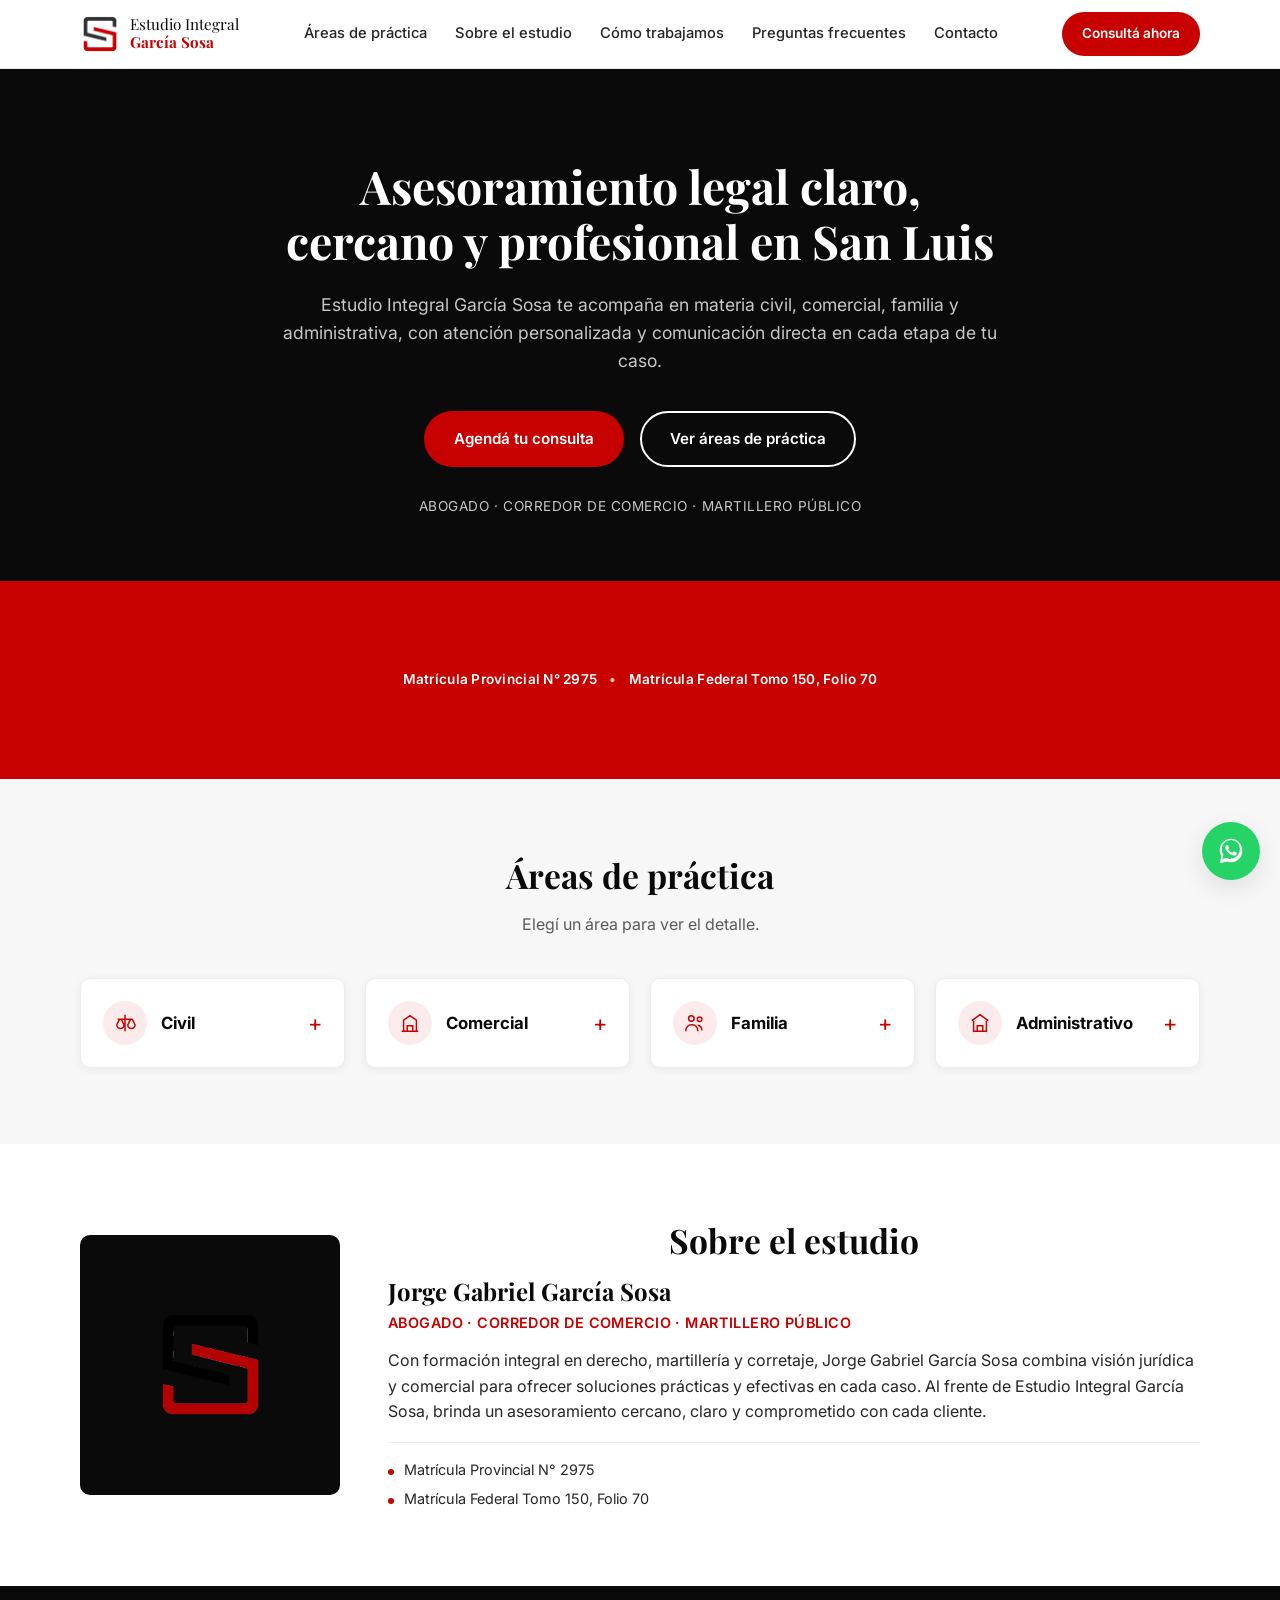
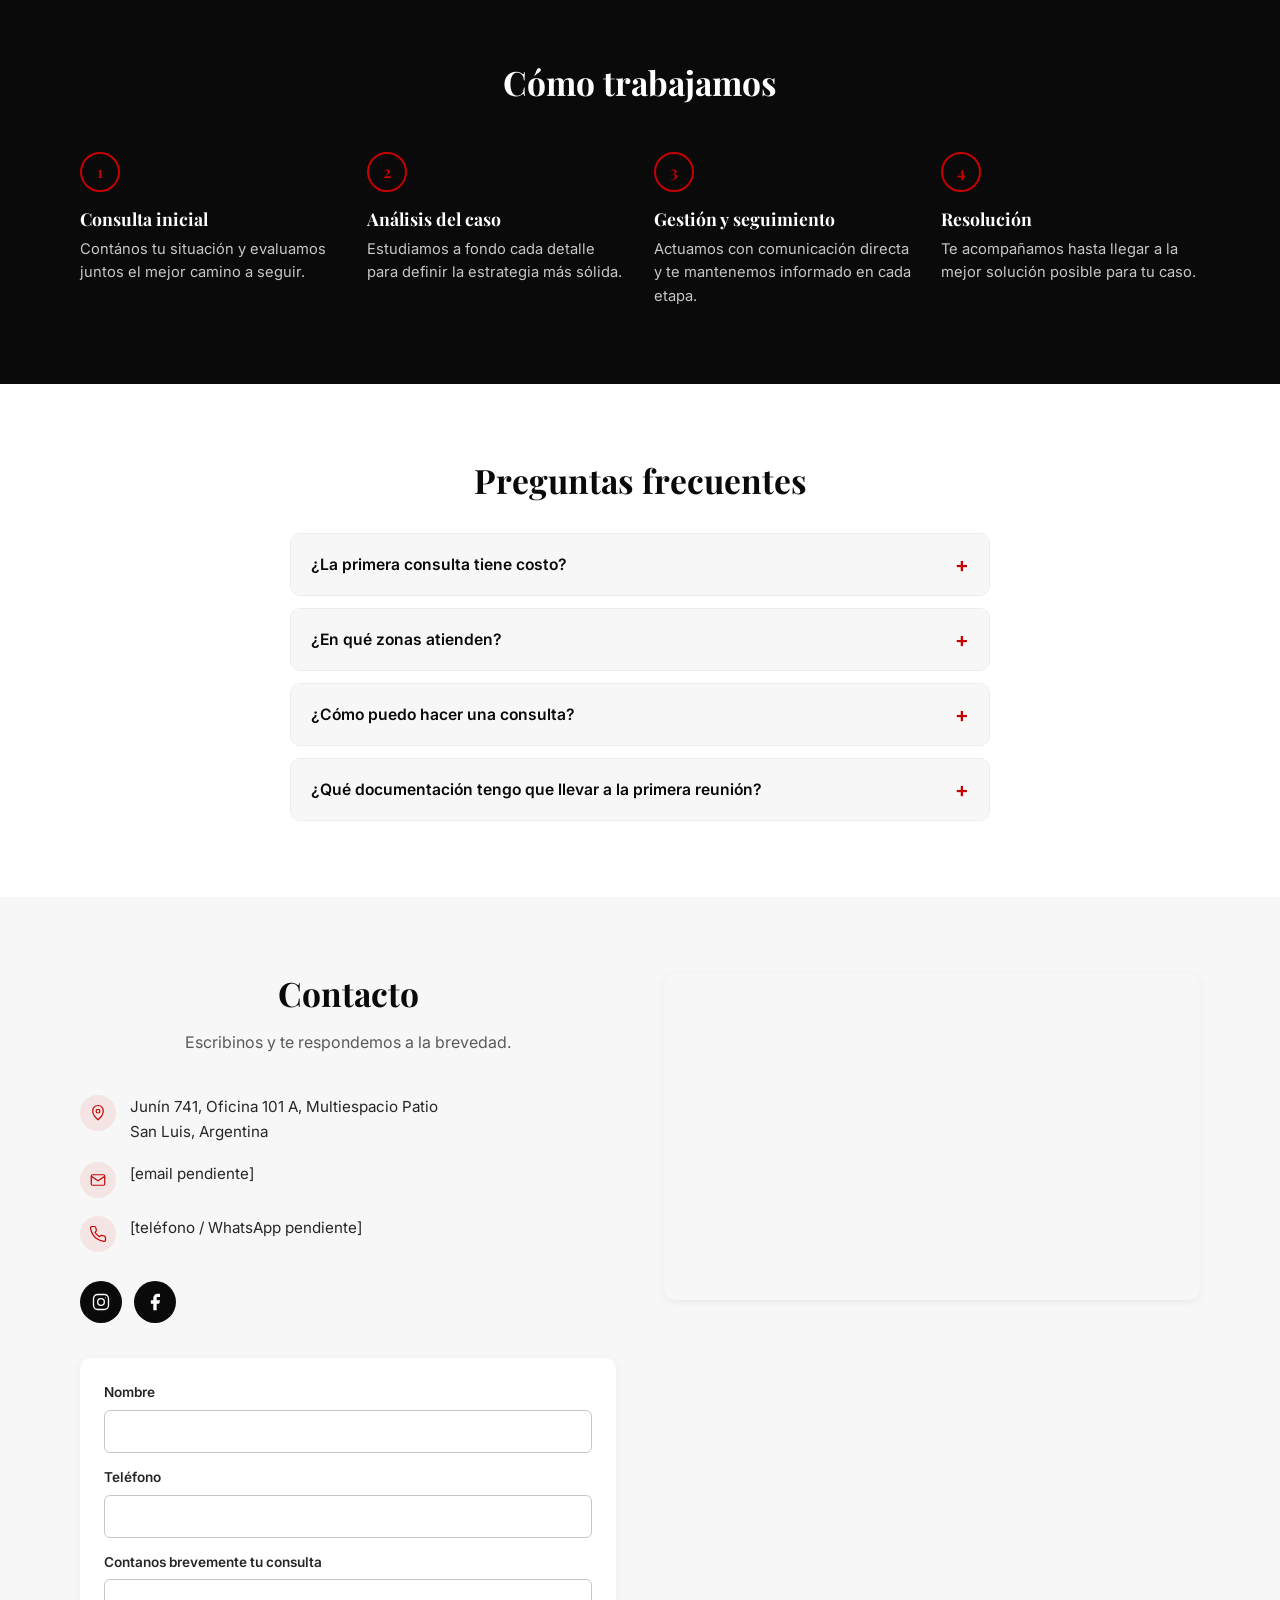
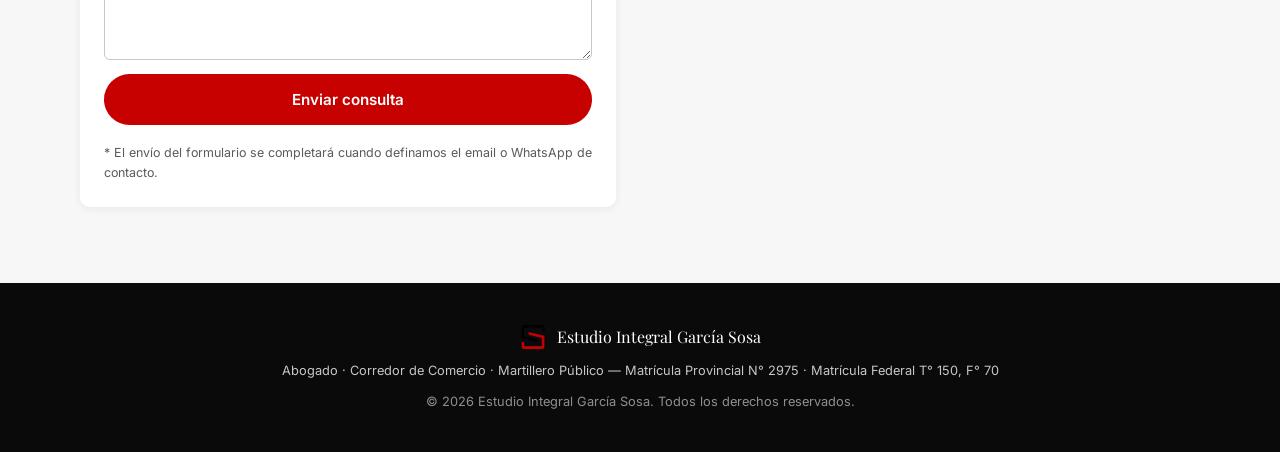
==== index.html @ 017de5d3 "Build one-page site and recolor logo mark to pure black - Recolor the light-background logo/icon var" ====
<!DOCTYPE html>
<html lang="es-AR">
<head>
<meta charset="UTF-8">
<meta name="viewport" content="width=device-width, initial-scale=1.0">
<title>Estudio Integral García Sosa | Abogado en San Luis</title>
<meta name="description" content="Estudio Integral García Sosa — asesoramiento legal en derecho civil, comercial, familia y administrativo en San Luis, Argentina.">
<link rel="icon" type="image/png" sizes="32x32" href="assets/logo/favicon-32.png">
<link rel="icon" type="image/png" sizes="192x192" href="assets/logo/favicon-192.png">
<link rel="apple-touch-icon" href="assets/logo/favicon-192.png">
<link rel="preconnect" href="https://fonts.googleapis.com">
<link rel="preconnect" href="https://fonts.gstatic.com" crossorigin>
<link href="https://fonts.googleapis.com/css2?family=Playfair+Display:wght@600;700&family=Inter:wght@400;500;600;700&display=swap" rel="stylesheet">
<link rel="stylesheet" href="css/styles.css">
</head>
<body>

<a class="skip-link" href="#contenido">Saltar al contenido</a>

<!-- ===== HEADER ===== -->
<header class="site-header" id="inicio">
  <div class="container header-inner">
    <a href="#inicio" class="brand">
      <img src="assets/logo/isotipo-oscuro.png" alt="" class="brand-mark" width="40" height="40">
      <span class="brand-name">Estudio Integral<br><strong>García Sosa</strong></span>
    </a>

    <nav class="main-nav" id="mainNav">
      <a href="#areas">Áreas de práctica</a>
      <a href="#estudio">Sobre el estudio</a>
      <a href="#proceso">Cómo trabajamos</a>
      <a href="#faq">Preguntas frecuentes</a>
      <a href="#contacto">Contacto</a>
    </nav>

    <div class="header-actions">
      <a href="#contacto" class="btn btn-primary btn-sm">Consultá ahora</a>
      <button class="nav-toggle" id="navToggle" aria-label="Abrir menú" aria-expanded="false" aria-controls="mainNav">
        <span></span><span></span><span></span>
      </button>
    </div>
  </div>
</header>

<main id="contenido">

  <!-- ===== HERO ===== -->
  <section class="hero">
    <div class="container hero-inner">
      <h1>Asesoramiento legal claro, cercano y profesional en San Luis</h1>
      <p class="hero-lead">Estudio Integral García Sosa te acompaña en materia civil, comercial, familia y administrativa, con atención personalizada y comunicación directa en cada etapa de tu caso.</p>
      <div class="hero-cta">
        <a href="#contacto" class="btn btn-primary">Agendá tu consulta</a>
        <a href="#areas" class="btn btn-outline">Ver áreas de práctica</a>
      </div>
      <p class="hero-credentials">Abogado &middot; Corredor de Comercio &middot; Martillero Público</p>
    </div>
  </section>

  <!-- ===== CREDENTIAL STRIP ===== -->
  <section class="credential-strip" aria-label="Matrículas profesionales">
    <div class="container credential-strip-inner">
      <span>Matrícula Provincial N&deg; 2975</span>
      <span class="dot" aria-hidden="true">&bull;</span>
      <span>Matrícula Federal Tomo 150, Folio 70</span>
    </div>
  </section>

  <!-- ===== ÁREAS DE PRÁCTICA ===== -->
  <section class="areas" id="areas">
    <div class="container">
      <h2 class="section-title">Áreas de práctica</h2>
      <p class="section-lead">Elegí un área para ver el detalle.</p>

      <div class="areas-grid">

        <article class="area-card" data-area="civil">
          <button class="area-toggle" aria-expanded="false">
            <span class="area-icon" aria-hidden="true">
              <svg viewBox="0 0 24 24" fill="none" stroke="currentColor" stroke-width="1.6"><path d="M12 3v18M4 8h16M6 8l-3 6a4 4 0 0 0 8 0l-3-6M18 8l-3 6a4 4 0 0 0 8 0l-3-6"/></svg>
            </span>
            <span class="area-name">Civil</span>
            <span class="area-plus" aria-hidden="true">+</span>
          </button>
          <div class="area-detail">
            <p>Contratos, daños y perjuicios, sucesiones, derechos reales y todo conflicto entre particulares que requiera una solución jurídica sólida.</p>
          </div>
        </article>

        <article class="area-card" data-area="comercial">
          <button class="area-toggle" aria-expanded="false">
            <span class="area-icon" aria-hidden="true">
              <svg viewBox="0 0 24 24" fill="none" stroke="currentColor" stroke-width="1.6"><path d="M3 21h18M5 21V9l7-5 7 5v12M9 21v-6h6v6"/></svg>
            </span>
            <span class="area-name">Comercial</span>
            <span class="area-plus" aria-hidden="true">+</span>
          </button>
          <div class="area-detail">
            <p>Constitución de sociedades, contratos comerciales, concursos y quiebras, y asesoramiento legal integral para tu empresa o emprendimiento.</p>
          </div>
        </article>

        <article class="area-card" data-area="familia">
          <button class="area-toggle" aria-expanded="false">
            <span class="area-icon" aria-hidden="true">
              <svg viewBox="0 0 24 24" fill="none" stroke="currentColor" stroke-width="1.6"><circle cx="8" cy="7" r="3"/><circle cx="17" cy="8" r="2.5"/><path d="M2 21v-1a6 6 0 0 1 6-6h1a6 6 0 0 1 6 6v1M15 14.5a5 5 0 0 1 4.5 5.5"/></svg>
            </span>
            <span class="area-name">Familia</span>
            <span class="area-plus" aria-hidden="true">+</span>
          </button>
          <div class="area-detail">
            <p>Divorcios, alimentos, régimen de comunicación, adopciones y protección de derechos de cada integrante de la familia.</p>
          </div>
        </article>

        <article class="area-card" data-area="administrativo">
          <button class="area-toggle" aria-expanded="false">
            <span class="area-icon" aria-hidden="true">
              <svg viewBox="0 0 24 24" fill="none" stroke="currentColor" stroke-width="1.6"><path d="M3 9.5 12 3l9 6.5M5 9.5V21h14V9.5M9 21v-6h6v6"/></svg>
            </span>
            <span class="area-name">Administrativo</span>
            <span class="area-plus" aria-hidden="true">+</span>
          </button>
          <div class="area-detail">
            <p>Trámites ante organismos públicos, reclamos administrativos, licitaciones y todo tipo de gestión frente al Estado.</p>
          </div>
        </article>

      </div>
    </div>
  </section>

  <!-- ===== SOBRE EL ESTUDIO ===== -->
  <section class="about" id="estudio">
    <div class="container about-inner">
      <div class="about-photo" aria-hidden="true">
        <div class="photo-placeholder">
          <img src="assets/logo/isotipo-claro.png" alt="" class="photo-placeholder-mark">
        </div>
      </div>
      <div class="about-text">
        <h2 class="section-title">Sobre el estudio</h2>
        <h3 class="about-name">Jorge Gabriel García Sosa</h3>
        <p class="about-role">Abogado &middot; Corredor de Comercio &middot; Martillero Público</p>
        <p>Con formación integral en derecho, martillería y corretaje, Jorge Gabriel García Sosa combina visión jurídica y comercial para ofrecer soluciones prácticas y efectivas en cada caso. Al frente de Estudio Integral García Sosa, brinda un asesoramiento cercano, claro y comprometido con cada cliente.</p>
        <ul class="about-credentials">
          <li>Matrícula Provincial N&deg; 2975</li>
          <li>Matrícula Federal Tomo 150, Folio 70</li>
        </ul>
      </div>
    </div>
  </section>

  <!-- ===== CÓMO TRABAJAMOS ===== -->
  <section class="process" id="proceso">
    <div class="container">
      <h2 class="section-title">Cómo trabajamos</h2>
      <ol class="process-steps">
        <li>
          <span class="step-num">1</span>
          <h3>Consulta inicial</h3>
          <p>Contános tu situación y evaluamos juntos el mejor camino a seguir.</p>
        </li>
        <li>
          <span class="step-num">2</span>
          <h3>Análisis del caso</h3>
          <p>Estudiamos a fondo cada detalle para definir la estrategia más sólida.</p>
        </li>
        <li>
          <span class="step-num">3</span>
          <h3>Gestión y seguimiento</h3>
          <p>Actuamos con comunicación directa y te mantenemos informado en cada etapa.</p>
        </li>
        <li>
          <span class="step-num">4</span>
          <h3>Resolución</h3>
          <p>Te acompañamos hasta llegar a la mejor solución posible para tu caso.</p>
        </li>
      </ol>
    </div>
  </section>

  <!-- ===== FAQ ===== -->
  <section class="faq" id="faq">
    <div class="container">
      <h2 class="section-title">Preguntas frecuentes</h2>

      <div class="faq-list">
        <div class="faq-item">
          <button class="faq-question" aria-expanded="false">
            <span>¿La primera consulta tiene costo?</span>
            <span class="faq-plus" aria-hidden="true">+</span>
          </button>
          <div class="faq-answer">
            <p>Contanos tu situación y te confirmamos las condiciones de la consulta inicial sin compromiso.</p>
          </div>
        </div>

        <div class="faq-item">
          <button class="faq-question" aria-expanded="false">
            <span>¿En qué zonas atienden?</span>
            <span class="faq-plus" aria-hidden="true">+</span>
          </button>
          <div class="faq-answer">
            <p>Atendemos en nuestra oficina de San Luis capital y también ofrecemos consultas a distancia.</p>
          </div>
        </div>

        <div class="faq-item">
          <button class="faq-question" aria-expanded="false">
            <span>¿Cómo puedo hacer una consulta?</span>
            <span class="faq-plus" aria-hidden="true">+</span>
          </button>
          <div class="faq-answer">
            <p>Podés escribirnos por WhatsApp, redes sociales o coordinar una reunión presencial en nuestra oficina.</p>
          </div>
        </div>

        <div class="faq-item">
          <button class="faq-question" aria-expanded="false">
            <span>¿Qué documentación tengo que llevar a la primera reunión?</span>
            <span class="faq-plus" aria-hidden="true">+</span>
          </button>
          <div class="faq-answer">
            <p>Depende del tipo de caso. Contanos tu situación y te indicamos qué documentación es necesaria.</p>
          </div>
        </div>
      </div>
    </div>
  </section>

  <!-- ===== CONTACTO ===== -->
  <section class="contact" id="contacto">
    <div class="container contact-inner">
      <div class="contact-info">
        <h2 class="section-title">Contacto</h2>
        <p class="section-lead">Escribinos y te respondemos a la brevedad.</p>

        <ul class="contact-details">
          <li>
            <span class="contact-icon" aria-hidden="true">
              <svg viewBox="0 0 24 24" fill="none" stroke="currentColor" stroke-width="1.6"><path d="M12 21s-7-6.2-7-11.5A7 7 0 0 1 12 2a7 7 0 0 1 7 7.5C19 14.8 12 21 12 21Z"/><circle cx="12" cy="9.5" r="2.5"/></svg>
            </span>
            <span>Junín 741, Oficina 101 A, Multiespacio Patio<br>San Luis, Argentina</span>
          </li>
          <li>
            <span class="contact-icon" aria-hidden="true">
              <svg viewBox="0 0 24 24" fill="none" stroke="currentColor" stroke-width="1.6"><rect x="3" y="5" width="18" height="14" rx="2"/><path d="m3 7 9 6 9-6"/></svg>
            </span>
            <span><a href="#" id="emailLink">[email pendiente]</a></span>
          </li>
          <li>
            <span class="contact-icon" aria-hidden="true">
              <svg viewBox="0 0 24 24" fill="none" stroke="currentColor" stroke-width="1.6"><path d="M22 16.9v3a2 2 0 0 1-2.2 2 19.8 19.8 0 0 1-8.6-3.1 19.5 19.5 0 0 1-6-6A19.8 19.8 0 0 1 2.1 4.2 2 2 0 0 1 4.1 2h3a2 2 0 0 1 2 1.7c.1.9.3 1.8.6 2.7a2 2 0 0 1-.5 2.1L8 9.7a16 16 0 0 0 6 6l1.2-1.2a2 2 0 0 1 2.1-.5c.9.3 1.8.5 2.7.6a2 2 0 0 1 1.7 2Z"/></svg>
            </span>
            <span><a href="#" id="phoneLink">[teléfono / WhatsApp pendiente]</a></span>
          </li>
        </ul>

        <div class="social-links">
          <a href="https://www.instagram.com/estudiointegralgarciasosa" target="_blank" rel="noopener" aria-label="Instagram del Estudio Integral García Sosa">
            <svg viewBox="0 0 24 24" fill="none" stroke="currentColor" stroke-width="1.6"><rect x="3" y="3" width="18" height="18" rx="5"/><circle cx="12" cy="12" r="4"/><circle cx="17.2" cy="6.8" r="0.6" fill="currentColor" stroke="none"/></svg>
          </a>
          <a href="https://www.facebook.com/EstudioJuridicoGarciaSosa" target="_blank" rel="noopener" aria-label="Facebook del Estudio Integral García Sosa">
            <svg viewBox="0 0 24 24" fill="currentColor"><path d="M18 2h-3a5 5 0 0 0-5 5v3H7v4h3v8h4v-8h3l1-4h-4V7a1 1 0 0 1 1-1h3z"/></svg>
          </a>
        </div>

        <form class="contact-form" id="contactForm">
          <label>
            Nombre
            <input type="text" name="nombre" required>
          </label>
          <label>
            Teléfono
            <input type="tel" name="telefono" required>
          </label>
          <label>
            Contanos brevemente tu consulta
            <textarea name="mensaje" rows="3" required></textarea>
          </label>
          <button type="submit" class="btn btn-primary">Enviar consulta</button>
          <p class="form-note">* El envío del formulario se completará cuando definamos el email o WhatsApp de contacto.</p>
        </form>
      </div>

      <div class="contact-map">
        <iframe
          title="Ubicación de Estudio Integral García Sosa"
          src="https://www.google.com/maps?q=Jun%C3%ADn%20741%2C%20San%20Luis%2C%20Argentina&output=embed"
          width="100%" height="100%" style="border:0;" allowfullscreen loading="lazy" referrerpolicy="no-referrer-when-downgrade">
        </iframe>
      </div>
    </div>
  </section>

</main>

<!-- ===== FOOTER ===== -->
<footer class="site-footer">
  <div class="container footer-inner">
    <div class="footer-brand">
      <img src="assets/logo/isotipo-claro.png" alt="" width="28" height="28">
      <span>Estudio Integral García Sosa</span>
    </div>
    <p class="footer-credentials">Abogado &middot; Corredor de Comercio &middot; Martillero Público &mdash; Matrícula Provincial N&deg; 2975 &middot; Matrícula Federal T&deg; 150, F&deg; 70</p>
    <p class="footer-copy">&copy; <span id="year"></span> Estudio Integral García Sosa. Todos los derechos reservados.</p>
  </div>
</footer>

<!-- WhatsApp flotante (pendiente número real) -->
<a href="#contacto" class="whatsapp-float" id="whatsappFloat" aria-label="Escribinos por WhatsApp">
  <svg viewBox="0 0 32 32" fill="currentColor"><path d="M16.02 3C9.4 3 4 8.4 4 15.02c0 2.35.66 4.55 1.8 6.42L4 29l7.75-1.75a11.96 11.96 0 0 0 4.27.78c6.62 0 12.02-5.4 12.02-12.02C28.04 8.4 22.64 3 16.02 3Zm0 21.7c-1.5 0-2.95-.4-4.22-1.15l-.3-.18-4.6 1.04 1-4.48-.2-.32a9.62 9.62 0 0 1-1.5-5.6c0-5.34 4.35-9.68 9.82-9.68 5.24 0 9.5 4.34 9.5 9.68 0 5.34-4.26 9.7-9.5 9.7Zm5.34-7.26c-.3-.15-1.76-.87-2.03-.97-.27-.1-.47-.15-.67.15-.2.3-.77.97-.94 1.17-.17.2-.35.22-.65.07-.3-.15-1.24-.46-2.36-1.47-.87-.78-1.46-1.74-1.63-2.03-.17-.3-.02-.46.13-.6.13-.13.3-.35.45-.52.15-.17.2-.3.3-.5.1-.2.05-.37-.02-.52-.07-.15-.67-1.6-.92-2.2-.24-.57-.49-.5-.67-.5-.17 0-.37-.02-.57-.02-.2 0-.52.07-.8.37-.27.3-1.05 1.03-1.05 2.5 0 1.47 1.08 2.9 1.23 3.1.15.2 2.13 3.25 5.15 4.56.72.31 1.28.5 1.72.64.72.23 1.38.2 1.9.12.58-.09 1.76-.72 2-1.4.25-.7.25-1.3.17-1.42-.07-.13-.27-.2-.57-.35Z"/></svg>
</a>

<script src="js/main.js"></script>
</body>
</html>
---- css/styles.css ----
/* ===== Variables ===== */
:root {
  --color-black: #0a0a0a;
  --color-red: #c70000;
  --color-red-dark: #950000;
  --color-white: #ffffff;
  --color-gray-50: #f7f7f7;
  --color-gray-100: #ececec;
  --color-gray-300: #c7c7c7;
  --color-gray-600: #5a5a5a;
  --color-gray-800: #262626;

  --font-serif: 'Playfair Display', Georgia, serif;
  --font-sans: 'Inter', system-ui, -apple-system, sans-serif;

  --radius: 10px;
  --max-width: 1160px;
  --shadow-sm: 0 2px 8px rgba(0,0,0,.06);
  --shadow-md: 0 8px 24px rgba(0,0,0,.10);
}

/* ===== Reset ===== */
*, *::before, *::after { box-sizing: border-box; }
html { scroll-behavior: smooth; }
body {
  margin: 0;
  font-family: var(--font-sans);
  color: var(--color-gray-800);
  background: var(--color-white);
  line-height: 1.6;
  -webkit-font-smoothing: antialiased;
}
img { max-width: 100%; display: block; }
a { color: inherit; text-decoration: none; }
ul, ol { margin: 0; padding: 0; list-style: none; }
h1, h2, h3 { font-family: var(--font-serif); font-weight: 700; line-height: 1.2; margin: 0 0 .5em; color: var(--color-black); }
p { margin: 0 0 1em; }
button { font-family: inherit; cursor: pointer; }

.container {
  max-width: var(--max-width);
  margin: 0 auto;
  padding: 0 20px;
}

.skip-link {
  position: absolute;
  left: -999px;
  top: 0;
  background: var(--color-black);
  color: var(--color-white);
  padding: 10px 16px;
  z-index: 200;
}
.skip-link:focus { left: 10px; top: 10px; }

/* ===== Buttons ===== */
.btn {
  display: inline-flex;
  align-items: center;
  justify-content: center;
  padding: 14px 28px;
  border-radius: 999px;
  font-weight: 600;
  font-size: .95rem;
  transition: transform .15s ease, box-shadow .15s ease, background-color .15s ease;
  border: 2px solid transparent;
}
.btn-primary {
  background: var(--color-red);
  color: var(--color-white);
}
.btn-primary:hover { background: var(--color-red-dark); transform: translateY(-1px); }
.btn-outline {
  border-color: var(--color-black);
  color: var(--color-black);
}
.btn-outline:hover { background: var(--color-black); color: var(--color-white); }
.btn-sm { padding: 9px 18px; font-size: .85rem; }

/* ===== Header ===== */
.site-header {
  position: sticky;
  top: 0;
  z-index: 100;
  background: rgba(255,255,255,.96);
  backdrop-filter: blur(6px);
  border-bottom: 1px solid var(--color-gray-100);
}
.header-inner {
  display: flex;
  align-items: center;
  justify-content: space-between;
  gap: 16px;
  padding-top: 12px;
  padding-bottom: 12px;
}
.brand {
  display: flex;
  align-items: center;
  gap: 10px;
  flex-shrink: 0;
}
.brand-mark { width: 40px; height: 40px; }
.brand-name {
  font-family: var(--font-serif);
  font-size: .95rem;
  line-height: 1.15;
  color: var(--color-black);
}
.brand-name strong { color: var(--color-red); }

.main-nav {
  display: flex;
  gap: 28px;
  flex-wrap: wrap;
}
.main-nav a {
  font-size: .92rem;
  font-weight: 500;
  color: var(--color-gray-800);
  position: relative;
  padding: 4px 0;
}
.main-nav a:hover { color: var(--color-red); }

.header-actions { display: flex; align-items: center; gap: 14px; }

.nav-toggle {
  display: none;
  flex-direction: column;
  justify-content: center;
  gap: 5px;
  width: 34px;
  height: 34px;
  background: none;
  border: none;
  padding: 0;
}
.nav-toggle span {
  display: block;
  height: 2px;
  background: var(--color-black);
  border-radius: 2px;
}

/* ===== Hero ===== */
.hero {
  background: var(--color-black);
  color: var(--color-white);
  padding: 90px 0 64px;
  text-align: center;
}
.hero-inner { max-width: 760px; margin: 0 auto; }
.hero h1 {
  color: var(--color-white);
  font-size: clamp(2rem, 5vw, 2.9rem);
  margin-bottom: .45em;
}
.hero-lead {
  font-size: 1.1rem;
  color: var(--color-gray-300);
  margin-bottom: 2em;
}
.hero-cta {
  display: flex;
  gap: 16px;
  justify-content: center;
  flex-wrap: wrap;
  margin-bottom: 1.8em;
}
.hero .btn-outline { border-color: var(--color-white); color: var(--color-white); }
.hero .btn-outline:hover { background: var(--color-white); color: var(--color-black); }
.hero-credentials {
  font-size: .85rem;
  letter-spacing: .04em;
  text-transform: uppercase;
  color: var(--color-gray-300);
  margin: 0;
}

/* ===== Credential strip ===== */
.credential-strip {
  background: var(--color-red);
  color: var(--color-white);
}
.credential-strip-inner {
  display: flex;
  justify-content: center;
  align-items: center;
  gap: 12px;
  flex-wrap: wrap;
  padding: 12px 20px;
  font-size: .85rem;
  font-weight: 600;
  letter-spacing: .02em;
}
.dot { opacity: .7; }

/* ===== Sections generic ===== */
section { padding: 76px 0; }
.section-title {
  font-size: clamp(1.6rem, 3.2vw, 2.1rem);
  text-align: center;
}
.section-lead {
  text-align: center;
  color: var(--color-gray-600);
  max-width: 560px;
  margin: 0 auto 2.5em;
}

/* ===== Áreas de práctica ===== */
.areas { background: var(--color-gray-50); }
.areas-grid {
  display: grid;
  grid-template-columns: repeat(auto-fit, minmax(240px, 1fr));
  gap: 20px;
  margin-top: 2em;
}
.area-card {
  background: var(--color-white);
  border-radius: var(--radius);
  box-shadow: var(--shadow-sm);
  overflow: hidden;
  border: 1px solid var(--color-gray-100);
}
.area-toggle {
  width: 100%;
  display: flex;
  align-items: center;
  gap: 14px;
  padding: 22px;
  background: none;
  border: none;
  text-align: left;
}
.area-icon {
  width: 44px;
  height: 44px;
  flex-shrink: 0;
  border-radius: 50%;
  background: rgba(199,0,0,.08);
  color: var(--color-red);
  display: flex;
  align-items: center;
  justify-content: center;
}
.area-icon svg { width: 22px; height: 22px; }
.area-name {
  flex: 1;
  font-weight: 700;
  font-size: 1.05rem;
  color: var(--color-black);
}
.area-plus {
  font-size: 1.4rem;
  color: var(--color-red);
  transition: transform .2s ease;
  line-height: 1;
}
.area-toggle[aria-expanded="true"] .area-plus { transform: rotate(45deg); }
.area-detail {
  max-height: 0;
  overflow: hidden;
  transition: max-height .25s ease;
  padding: 0 22px;
}
.area-detail p { color: var(--color-gray-600); font-size: .95rem; padding-bottom: 20px; margin: 0; }
.area-card.open .area-detail { max-height: 200px; }

/* ===== Sobre el estudio ===== */
.about-inner {
  display: grid;
  grid-template-columns: 260px 1fr;
  gap: 48px;
  align-items: center;
}
.photo-placeholder {
  aspect-ratio: 1;
  border-radius: var(--radius);
  background: var(--color-black);
  display: flex;
  align-items: center;
  justify-content: center;
}
.photo-placeholder-mark { width: 45%; opacity: .9; }
.about-name { font-size: 1.5rem; margin-bottom: .2em; }
.about-role {
  color: var(--color-red);
  font-weight: 600;
  font-size: .9rem;
  text-transform: uppercase;
  letter-spacing: .03em;
  margin-bottom: 1em;
}
.about-credentials {
  margin-top: 1.2em;
  display: flex;
  flex-direction: column;
  gap: 6px;
  font-size: .9rem;
  color: var(--color-gray-800);
  border-top: 1px solid var(--color-gray-100);
  padding-top: 1em;
}
.about-credentials li::before {
  content: '';
  display: inline-block;
  width: 6px;
  height: 6px;
  background: var(--color-red);
  border-radius: 50%;
  margin-right: 10px;
}

/* ===== Proceso ===== */
.process { background: var(--color-black); color: var(--color-white); }
.process .section-title { color: var(--color-white); }
.process-steps {
  display: grid;
  grid-template-columns: repeat(auto-fit, minmax(220px, 1fr));
  gap: 28px;
  margin-top: 2.5em;
  counter-reset: step;
}
.process-steps li { position: relative; padding-top: 10px; }
.step-num {
  display: inline-flex;
  align-items: center;
  justify-content: center;
  width: 40px;
  height: 40px;
  border: 2px solid var(--color-red);
  color: var(--color-red);
  border-radius: 50%;
  font-family: var(--font-serif);
  font-weight: 700;
  margin-bottom: 16px;
}
.process-steps h3 { color: var(--color-white); font-size: 1.1rem; }
.process-steps p { color: var(--color-gray-300); font-size: .92rem; margin: 0; }

/* ===== FAQ ===== */
.faq-list {
  max-width: 700px;
  margin: 2em auto 0;
  display: flex;
  flex-direction: column;
  gap: 12px;
}
.faq-item {
  border: 1px solid var(--color-gray-100);
  border-radius: var(--radius);
  overflow: hidden;
}
.faq-question {
  width: 100%;
  display: flex;
  align-items: center;
  justify-content: space-between;
  gap: 16px;
  background: var(--color-gray-50);
  border: none;
  padding: 18px 20px;
  text-align: left;
  font-weight: 600;
  font-size: .98rem;
  color: var(--color-black);
}
.faq-plus { color: var(--color-red); font-size: 1.3rem; transition: transform .2s ease; }
.faq-question[aria-expanded="true"] .faq-plus { transform: rotate(45deg); }
.faq-answer {
  max-height: 0;
  overflow: hidden;
  transition: max-height .25s ease;
}
.faq-answer p { padding: 18px 20px 0; margin: 0; color: var(--color-gray-600); font-size: .93rem; }
.faq-item.open .faq-answer { max-height: 200px; }
.faq-item.open .faq-answer p { padding-bottom: 18px; }

/* ===== Contacto ===== */
.contact { background: var(--color-gray-50); }
.contact-inner {
  display: grid;
  grid-template-columns: 1fr 1fr;
  gap: 48px;
  align-items: start;
}
.contact-details { display: flex; flex-direction: column; gap: 18px; margin-bottom: 1.8em; }
.contact-details li { display: flex; align-items: flex-start; gap: 14px; font-size: .95rem; }
.contact-icon {
  width: 36px;
  height: 36px;
  flex-shrink: 0;
  border-radius: 50%;
  background: rgba(199,0,0,.08);
  color: var(--color-red);
  display: flex;
  align-items: center;
  justify-content: center;
}
.contact-icon svg { width: 18px; height: 18px; }
.contact-details a:hover { color: var(--color-red); }

.social-links { display: flex; gap: 12px; margin-bottom: 2.2em; }
.social-links a {
  width: 42px;
  height: 42px;
  border-radius: 50%;
  background: var(--color-black);
  color: var(--color-white);
  display: flex;
  align-items: center;
  justify-content: center;
  transition: background-color .15s ease;
}
.social-links a:hover { background: var(--color-red); }
.social-links svg { width: 20px; height: 20px; }

.contact-form {
  display: flex;
  flex-direction: column;
  gap: 14px;
  background: var(--color-white);
  padding: 24px;
  border-radius: var(--radius);
  box-shadow: var(--shadow-sm);
}
.contact-form label {
  display: flex;
  flex-direction: column;
  gap: 6px;
  font-size: .85rem;
  font-weight: 600;
  color: var(--color-gray-800);
}
.contact-form input,
.contact-form textarea {
  font-family: inherit;
  font-size: .95rem;
  padding: 11px 13px;
  border: 1px solid var(--color-gray-300);
  border-radius: 6px;
  resize: vertical;
}
.contact-form input:focus,
.contact-form textarea:focus {
  outline: none;
  border-color: var(--color-red);
}
.form-note { font-size: .78rem; color: var(--color-gray-600); margin: 4px 0 0; }

.contact-map {
  min-height: 320px;
  border-radius: var(--radius);
  overflow: hidden;
  box-shadow: var(--shadow-sm);
}
.contact-map iframe { width: 100%; height: 100%; min-height: 320px; }

/* ===== Footer ===== */
.site-footer {
  background: var(--color-black);
  color: var(--color-gray-300);
  padding: 40px 0;
  text-align: center;
}
.footer-inner { display: flex; flex-direction: column; align-items: center; gap: 10px; }
.footer-brand {
  display: flex;
  align-items: center;
  gap: 10px;
  font-family: var(--font-serif);
  color: var(--color-white);
  font-size: 1rem;
}
.footer-credentials, .footer-copy { font-size: .8rem; margin: 0; color: var(--color-gray-300); }
.footer-copy { opacity: .7; }

/* ===== WhatsApp float ===== */
.whatsapp-float {
  position: fixed;
  right: 20px;
  bottom: 20px;
  width: 58px;
  height: 58px;
  border-radius: 50%;
  background: #25D366;
  color: var(--color-white);
  display: flex;
  align-items: center;
  justify-content: center;
  box-shadow: var(--shadow-md);
  z-index: 150;
  transition: transform .15s ease;
}
.whatsapp-float:hover { transform: scale(1.08); }
.whatsapp-float svg { width: 30px; height: 30px; }

/* ===== Responsive ===== */
@media (max-width: 860px) {
  .main-nav {
    position: fixed;
    top: 64px;
    left: 0;
    right: 0;
    background: var(--color-white);
    flex-direction: column;
    gap: 0;
    padding: 8px 20px 16px;
    border-bottom: 1px solid var(--color-gray-100);
    transform: translateY(-8px);
    opacity: 0;
    pointer-events: none;
    transition: opacity .2s ease, transform .2s ease;
  }
  .main-nav.open { opacity: 1; transform: translateY(0); pointer-events: auto; }
  .main-nav a { padding: 12px 0; border-bottom: 1px solid var(--color-gray-100); }
  .header-actions .btn-sm { display: none; }
  .nav-toggle { display: flex; }

  .about-inner { grid-template-columns: 1fr; }
  .photo-placeholder { max-width: 220px; margin: 0 auto; }

  .contact-inner { grid-template-columns: 1fr; }
  .contact-map { min-height: 260px; }
}

@media (max-width: 520px) {
  section { padding: 56px 0; }
  .hero { padding: 70px 0 48px; }
  .brand-name { font-size: .85rem; }
}
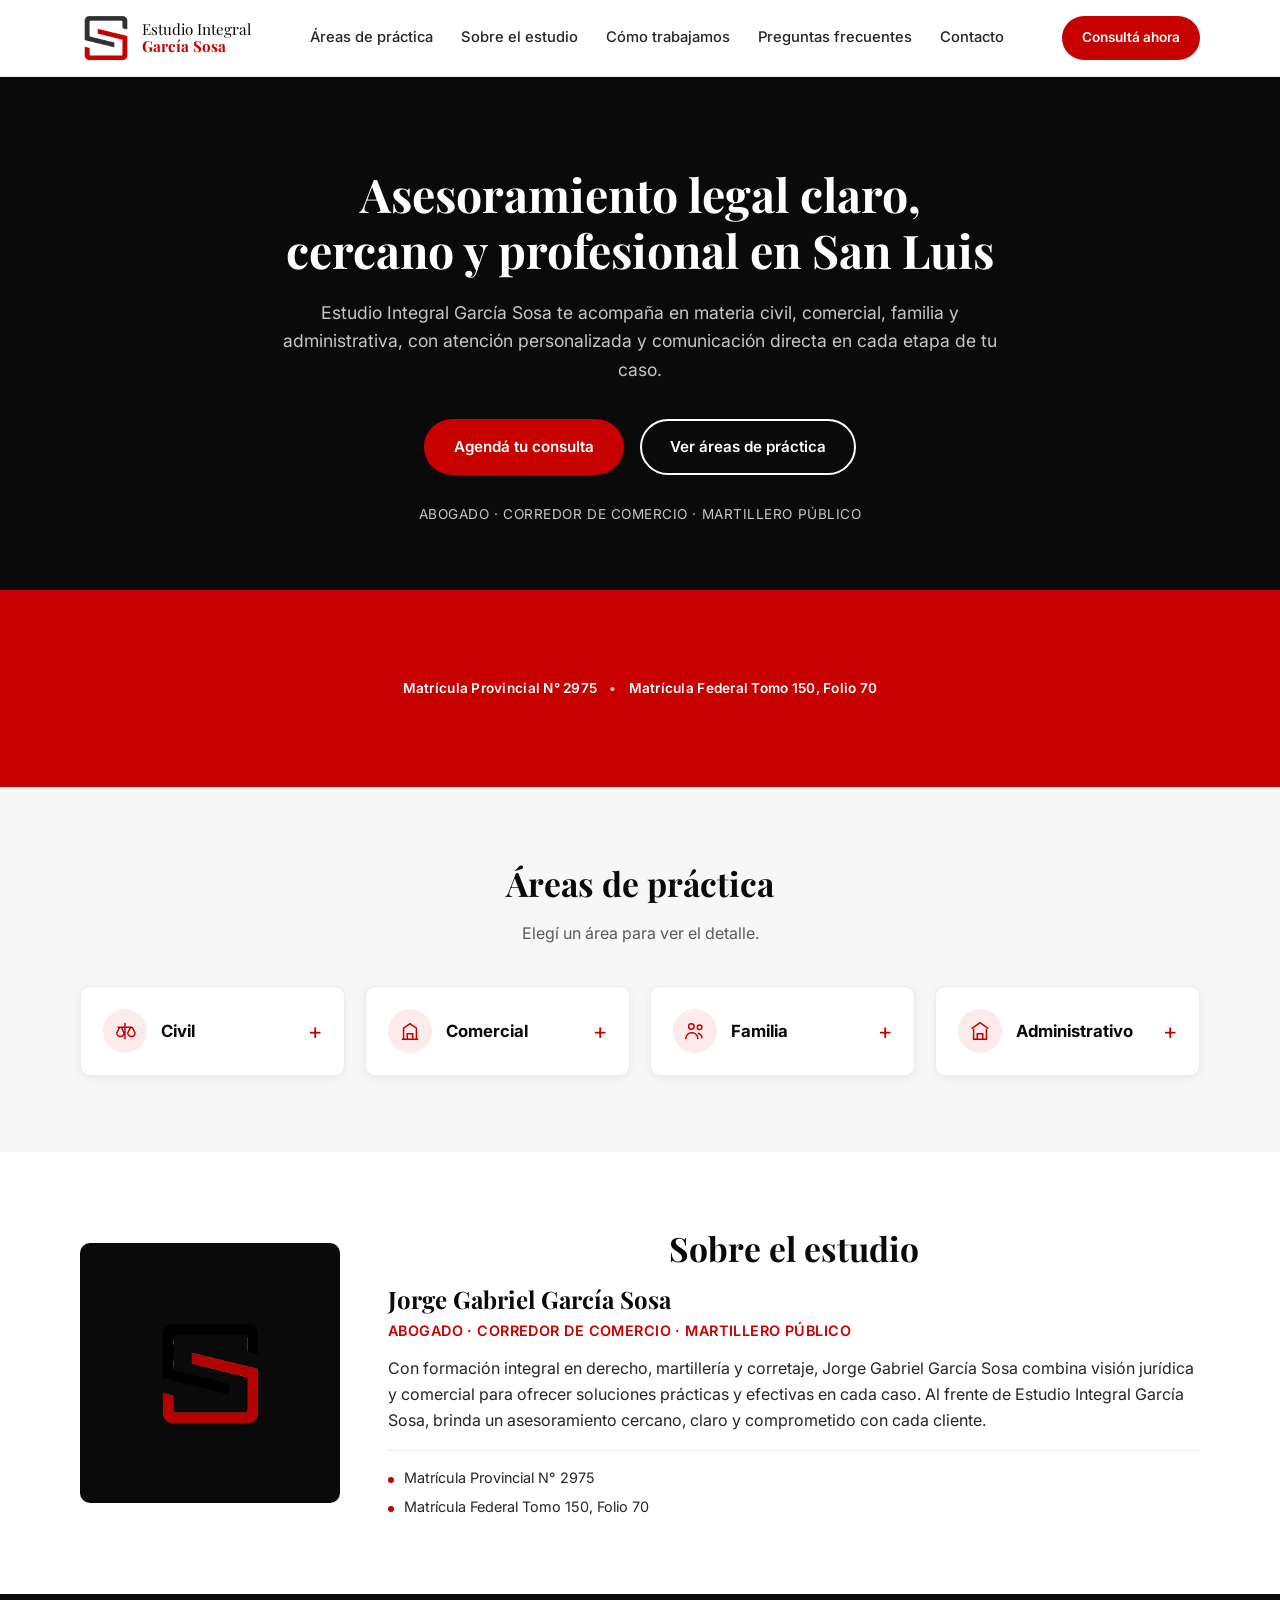
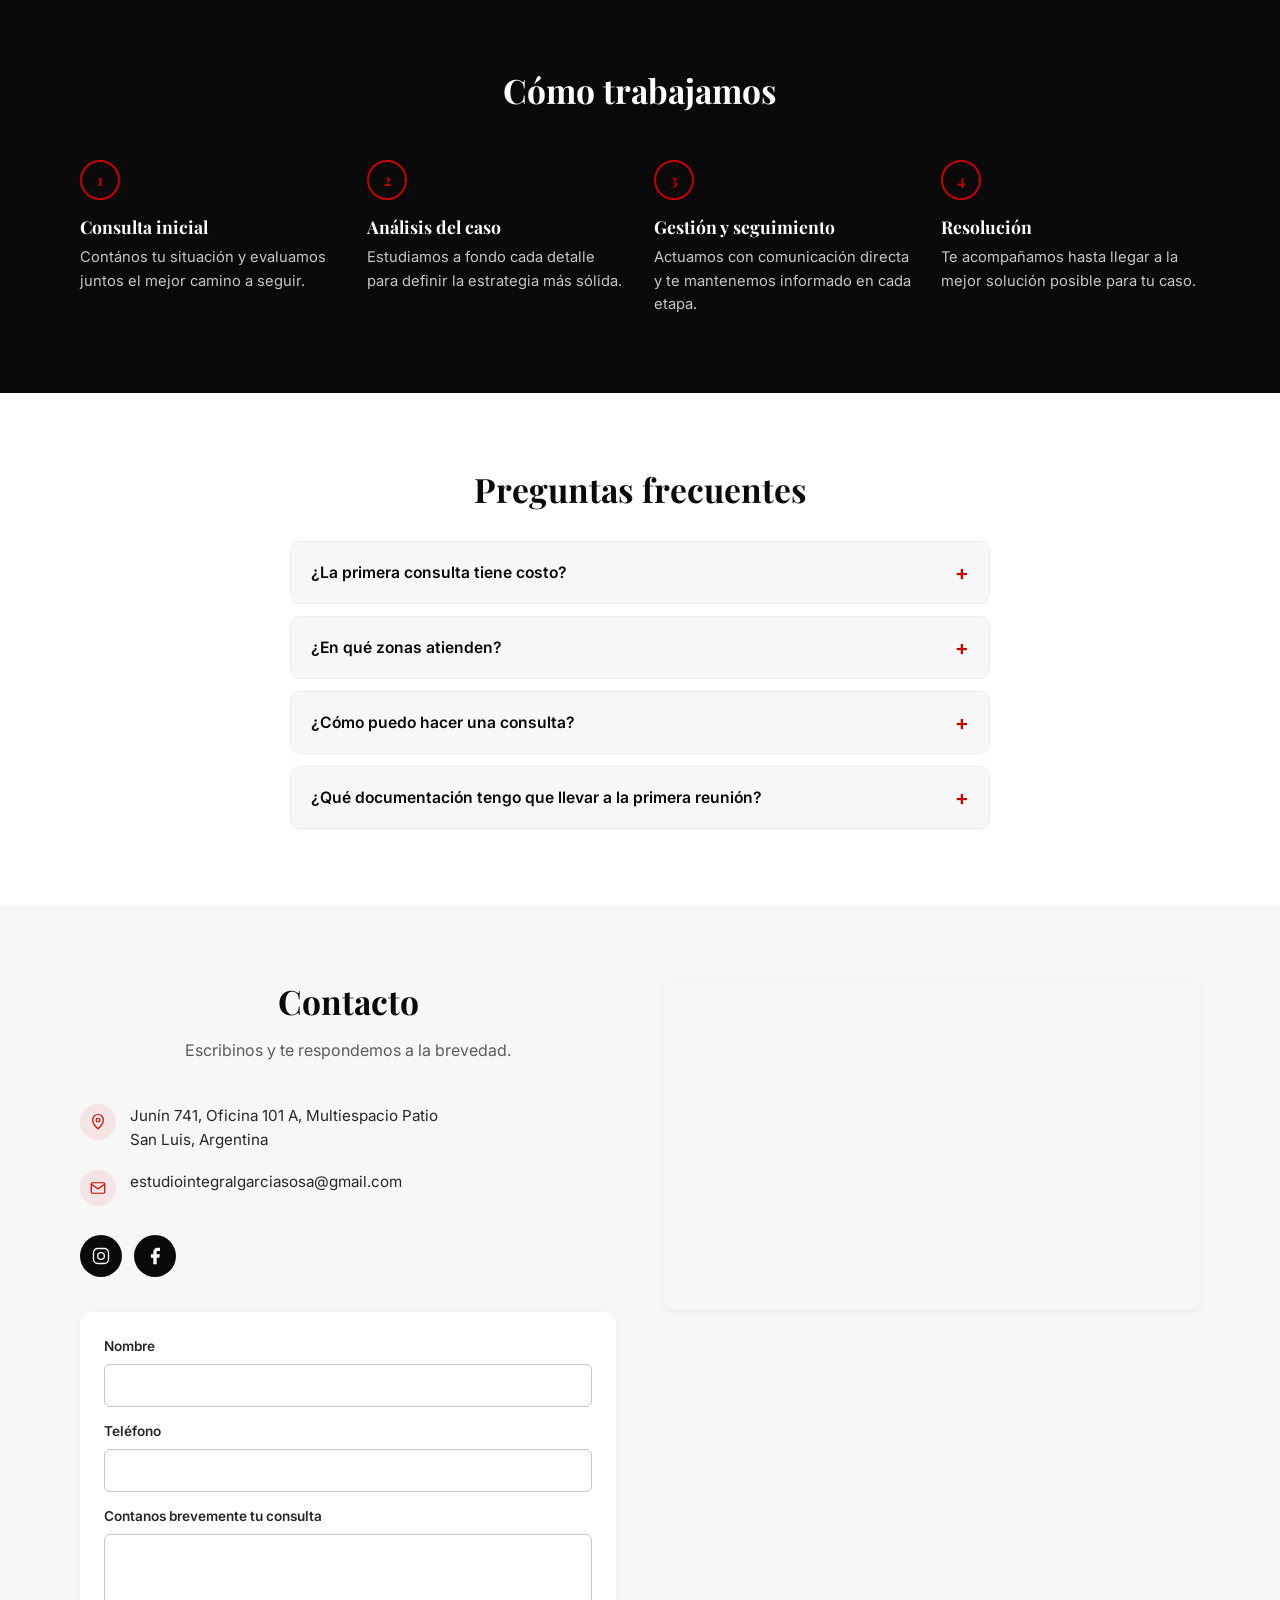
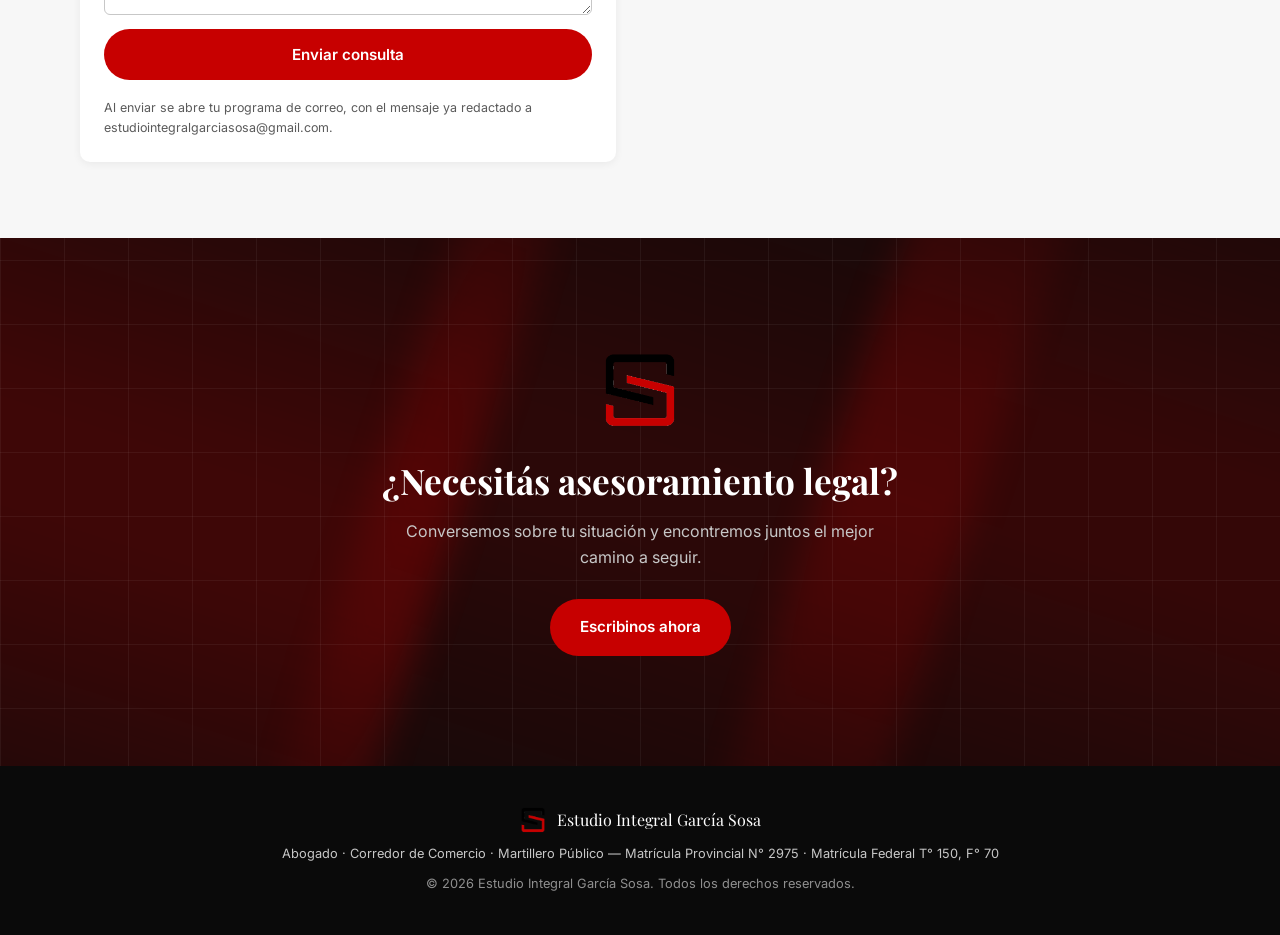
==== commit 459aeccb: "Wire up real contact email, drop phone, add animated closing section - Contact section now uses the " ====
--- a/index.html
+++ b/index.html
@@ -21,7 +21,7 @@
 <header class="site-header" id="inicio">
   <div class="container header-inner">
     <a href="#inicio" class="brand">
-      <img src="assets/logo/isotipo-oscuro.png" alt="" class="brand-mark" width="40" height="40">
+      <img src="assets/logo/isotipo-oscuro.png" alt="" class="brand-mark" width="52" height="52">
       <span class="brand-name">Estudio Integral<br><strong>García Sosa</strong></span>
     </a>
 
@@ -247,13 +247,7 @@
             <span class="contact-icon" aria-hidden="true">
               <svg viewBox="0 0 24 24" fill="none" stroke="currentColor" stroke-width="1.6"><rect x="3" y="5" width="18" height="14" rx="2"/><path d="m3 7 9 6 9-6"/></svg>
             </span>
-            <span><a href="#" id="emailLink">[email pendiente]</a></span>
-          </li>
-          <li>
-            <span class="contact-icon" aria-hidden="true">
-              <svg viewBox="0 0 24 24" fill="none" stroke="currentColor" stroke-width="1.6"><path d="M22 16.9v3a2 2 0 0 1-2.2 2 19.8 19.8 0 0 1-8.6-3.1 19.5 19.5 0 0 1-6-6A19.8 19.8 0 0 1 2.1 4.2 2 2 0 0 1 4.1 2h3a2 2 0 0 1 2 1.7c.1.9.3 1.8.6 2.7a2 2 0 0 1-.5 2.1L8 9.7a16 16 0 0 0 6 6l1.2-1.2a2 2 0 0 1 2.1-.5c.9.3 1.8.5 2.7.6a2 2 0 0 1 1.7 2Z"/></svg>
-            </span>
-            <span><a href="#" id="phoneLink">[teléfono / WhatsApp pendiente]</a></span>
+            <span><a href="mailto:estudiointegralgarciasosa@gmail.com">estudiointegralgarciasosa@gmail.com</a></span>
           </li>
         </ul>
 
@@ -280,7 +274,7 @@
             <textarea name="mensaje" rows="3" required></textarea>
           </label>
           <button type="submit" class="btn btn-primary">Enviar consulta</button>
-          <p class="form-note">* El envío del formulario se completará cuando definamos el email o WhatsApp de contacto.</p>
+          <p class="form-note">Al enviar se abre tu programa de correo, con el mensaje ya redactado a estudiointegralgarciasosa@gmail.com.</p>
         </form>
       </div>
 
@@ -294,6 +288,22 @@
     </div>
   </section>
 
+  <!-- ===== CIERRE / MARCA ===== -->
+  <section class="closing">
+    <div class="closing-bg" aria-hidden="true">
+      <span class="beam beam-1"></span>
+      <span class="beam beam-2"></span>
+      <span class="beam beam-3"></span>
+      <span class="grid-lines"></span>
+    </div>
+    <div class="container closing-inner">
+      <img src="assets/logo/isotipo-claro.png" alt="Estudio Integral García Sosa" class="closing-mark">
+      <h2>¿Necesitás asesoramiento legal?</h2>
+      <p>Conversemos sobre tu situación y encontremos juntos el mejor camino a seguir.</p>
+      <a href="#contacto" class="btn btn-primary">Escribinos ahora</a>
+    </div>
+  </section>
+
 </main>
 
 <!-- ===== FOOTER ===== -->
@@ -308,11 +318,6 @@
   </div>
 </footer>
 
-<!-- WhatsApp flotante (pendiente número real) -->
-<a href="#contacto" class="whatsapp-float" id="whatsappFloat" aria-label="Escribinos por WhatsApp">
-  <svg viewBox="0 0 32 32" fill="currentColor"><path d="M16.02 3C9.4 3 4 8.4 4 15.02c0 2.35.66 4.55 1.8 6.42L4 29l7.75-1.75a11.96 11.96 0 0 0 4.27.78c6.62 0 12.02-5.4 12.02-12.02C28.04 8.4 22.64 3 16.02 3Zm0 21.7c-1.5 0-2.95-.4-4.22-1.15l-.3-.18-4.6 1.04 1-4.48-.2-.32a9.62 9.62 0 0 1-1.5-5.6c0-5.34 4.35-9.68 9.82-9.68 5.24 0 9.5 4.34 9.5 9.68 0 5.34-4.26 9.7-9.5 9.7Zm5.34-7.26c-.3-.15-1.76-.87-2.03-.97-.27-.1-.47-.15-.67.15-.2.3-.77.97-.94 1.17-.17.2-.35.22-.65.07-.3-.15-1.24-.46-2.36-1.47-.87-.78-1.46-1.74-1.63-2.03-.17-.3-.02-.46.13-.6.13-.13.3-.35.45-.52.15-.17.2-.3.3-.5.1-.2.05-.37-.02-.52-.07-.15-.67-1.6-.92-2.2-.24-.57-.49-.5-.67-.5-.17 0-.37-.02-.57-.02-.2 0-.52.07-.8.37-.27.3-1.05 1.03-1.05 2.5 0 1.47 1.08 2.9 1.23 3.1.15.2 2.13 3.25 5.15 4.56.72.31 1.28.5 1.72.64.72.23 1.38.2 1.9.12.58-.09 1.76-.72 2-1.4.25-.7.25-1.3.17-1.42-.07-.13-.27-.2-.57-.35Z"/></svg>
-</a>
-
 <script src="js/main.js"></script>
 </body>
 </html>
--- a/css/styles.css
+++ b/css/styles.css
@@ -101,7 +101,7 @@
   gap: 10px;
   flex-shrink: 0;
 }
-.brand-mark { width: 40px; height: 40px; }
+.brand-mark { width: 52px; height: 52px; }
 .brand-name {
   font-family: var(--font-serif);
   font-size: .95rem;
@@ -478,25 +478,76 @@
 .footer-credentials, .footer-copy { font-size: .8rem; margin: 0; color: var(--color-gray-300); }
 .footer-copy { opacity: .7; }
 
-/* ===== WhatsApp float ===== */
-.whatsapp-float {
-  position: fixed;
-  right: 20px;
-  bottom: 20px;
-  width: 58px;
-  height: 58px;
-  border-radius: 50%;
-  background: #25D366;
-  color: var(--color-white);
-  display: flex;
-  align-items: center;
-  justify-content: center;
-  box-shadow: var(--shadow-md);
-  z-index: 150;
-  transition: transform .15s ease;
-}
-.whatsapp-float:hover { transform: scale(1.08); }
-.whatsapp-float svg { width: 30px; height: 30px; }
+/* ===== Cierre / marca animada ===== */
+.closing {
+  position: relative;
+  overflow: hidden;
+  background: var(--color-black);
+  padding: 110px 0;
+  text-align: center;
+  isolation: isolate;
+}
+.closing-bg {
+  position: absolute;
+  inset: 0;
+  z-index: 0;
+}
+.beam {
+  position: absolute;
+  top: -60%;
+  width: 45%;
+  height: 220%;
+  background: linear-gradient(180deg, transparent 0%, rgba(199,0,0,.35) 45%, rgba(199,0,0,.35) 55%, transparent 100%);
+  filter: blur(18px);
+  transform: rotate(18deg);
+  animation: drift 16s ease-in-out infinite;
+}
+.beam-1 { left: -10%; animation-delay: 0s; opacity: .8; }
+.beam-2 { left: 30%; animation-delay: -5s; opacity: .5; animation-duration: 20s; }
+.beam-3 { left: 65%; animation-delay: -10s; opacity: .65; animation-duration: 13s; }
+@keyframes drift {
+  0%, 100% { transform: rotate(18deg) translateX(0) translateY(0); }
+  50% { transform: rotate(18deg) translateX(6%) translateY(-4%); }
+}
+.grid-lines {
+  position: absolute;
+  inset: -20%;
+  background-image:
+    linear-gradient(rgba(255,255,255,.05) 1px, transparent 1px),
+    linear-gradient(90deg, rgba(255,255,255,.05) 1px, transparent 1px);
+  background-size: 64px 64px;
+  animation: pan 22s linear infinite;
+}
+@keyframes pan {
+  0% { transform: translate(0, 0); }
+  100% { transform: translate(64px, 64px); }
+}
+.closing-inner {
+  position: relative;
+  z-index: 1;
+  max-width: 560px;
+  margin: 0 auto;
+}
+.closing-mark {
+  width: 84px;
+  height: 84px;
+  margin: 0 auto 28px;
+  animation: float 5s ease-in-out infinite;
+}
+@keyframes float {
+  0%, 100% { transform: translateY(0); }
+  50% { transform: translateY(-10px); }
+}
+.closing h2 { color: var(--color-white); font-size: clamp(1.6rem, 3.4vw, 2.2rem); }
+.closing p { color: var(--color-gray-300); margin-bottom: 1.8em; }
+
+@media (prefers-reduced-motion: reduce) {
+  .beam, .grid-lines, .closing-mark { animation: none; }
+}
+
+@media (max-width: 520px) {
+  .closing { padding: 80px 0; }
+}
 
 /* ===== Responsive ===== */
 @media (max-width: 860px) {
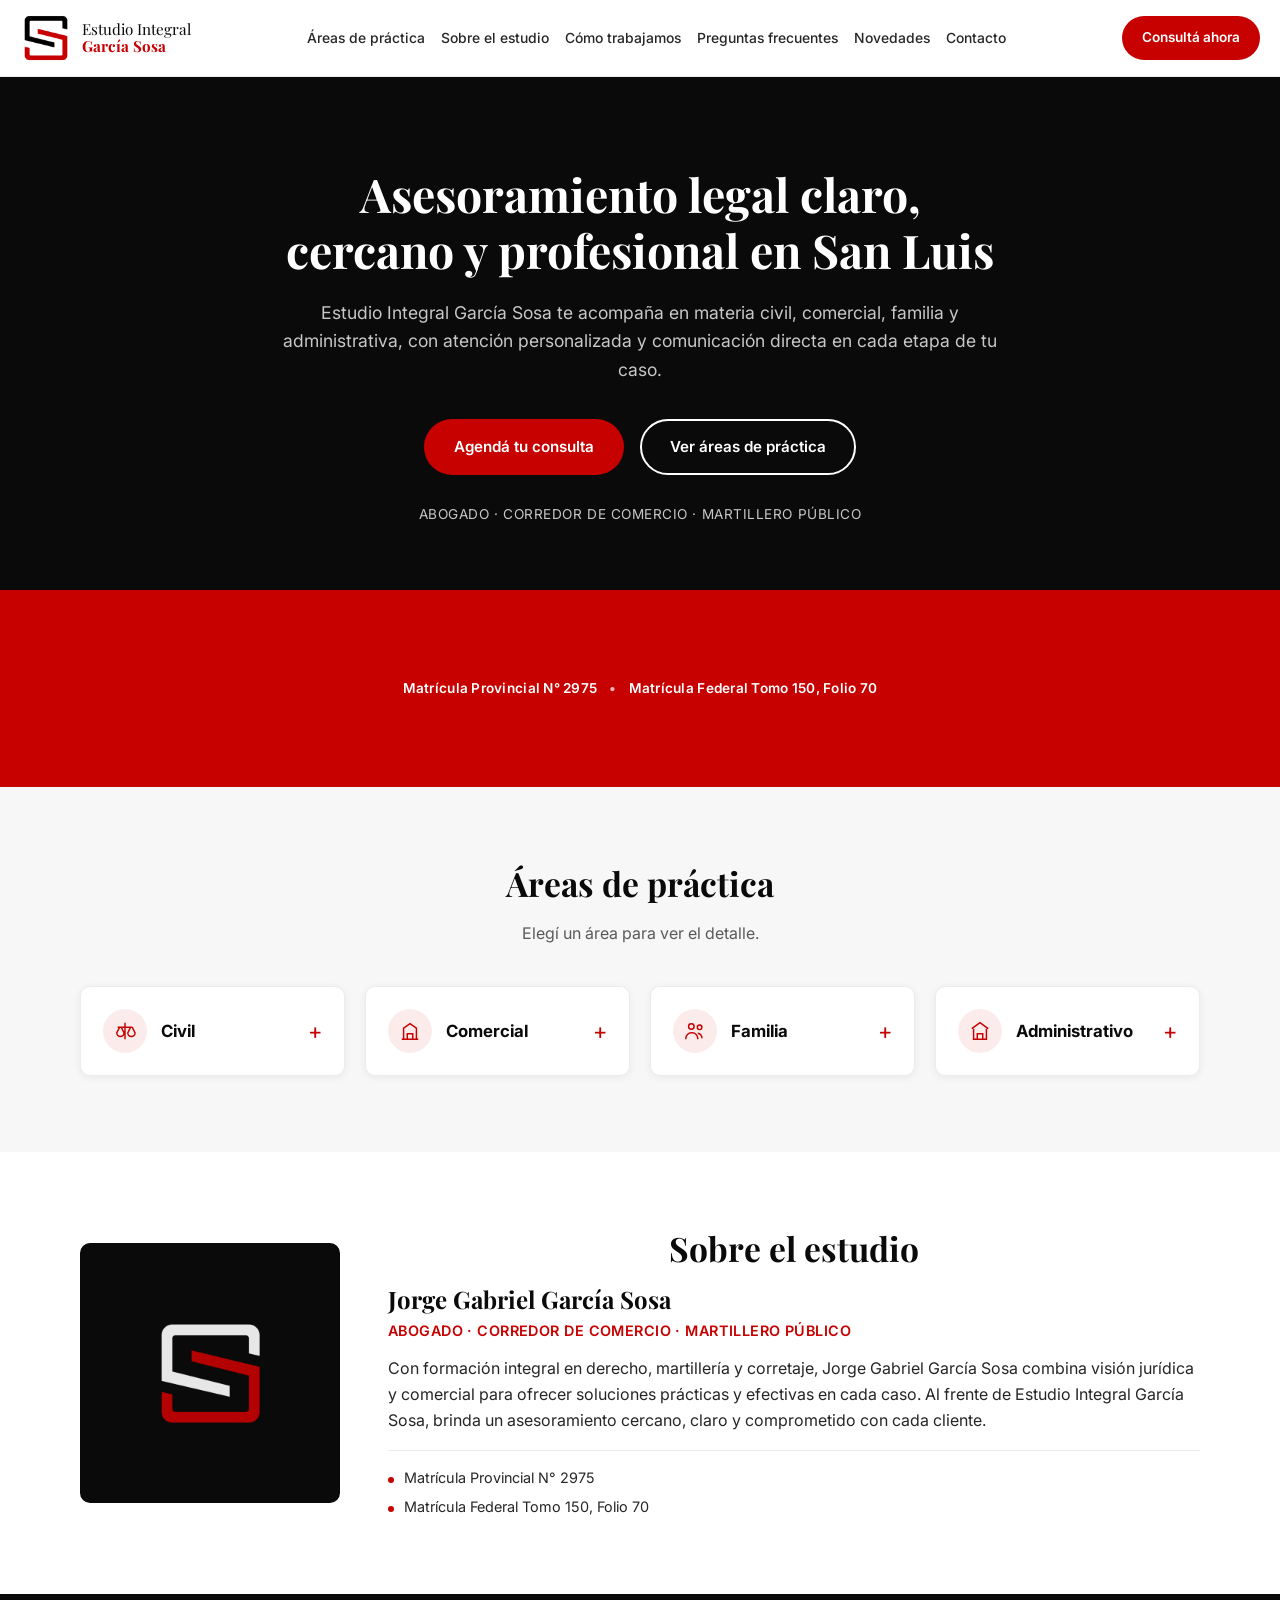
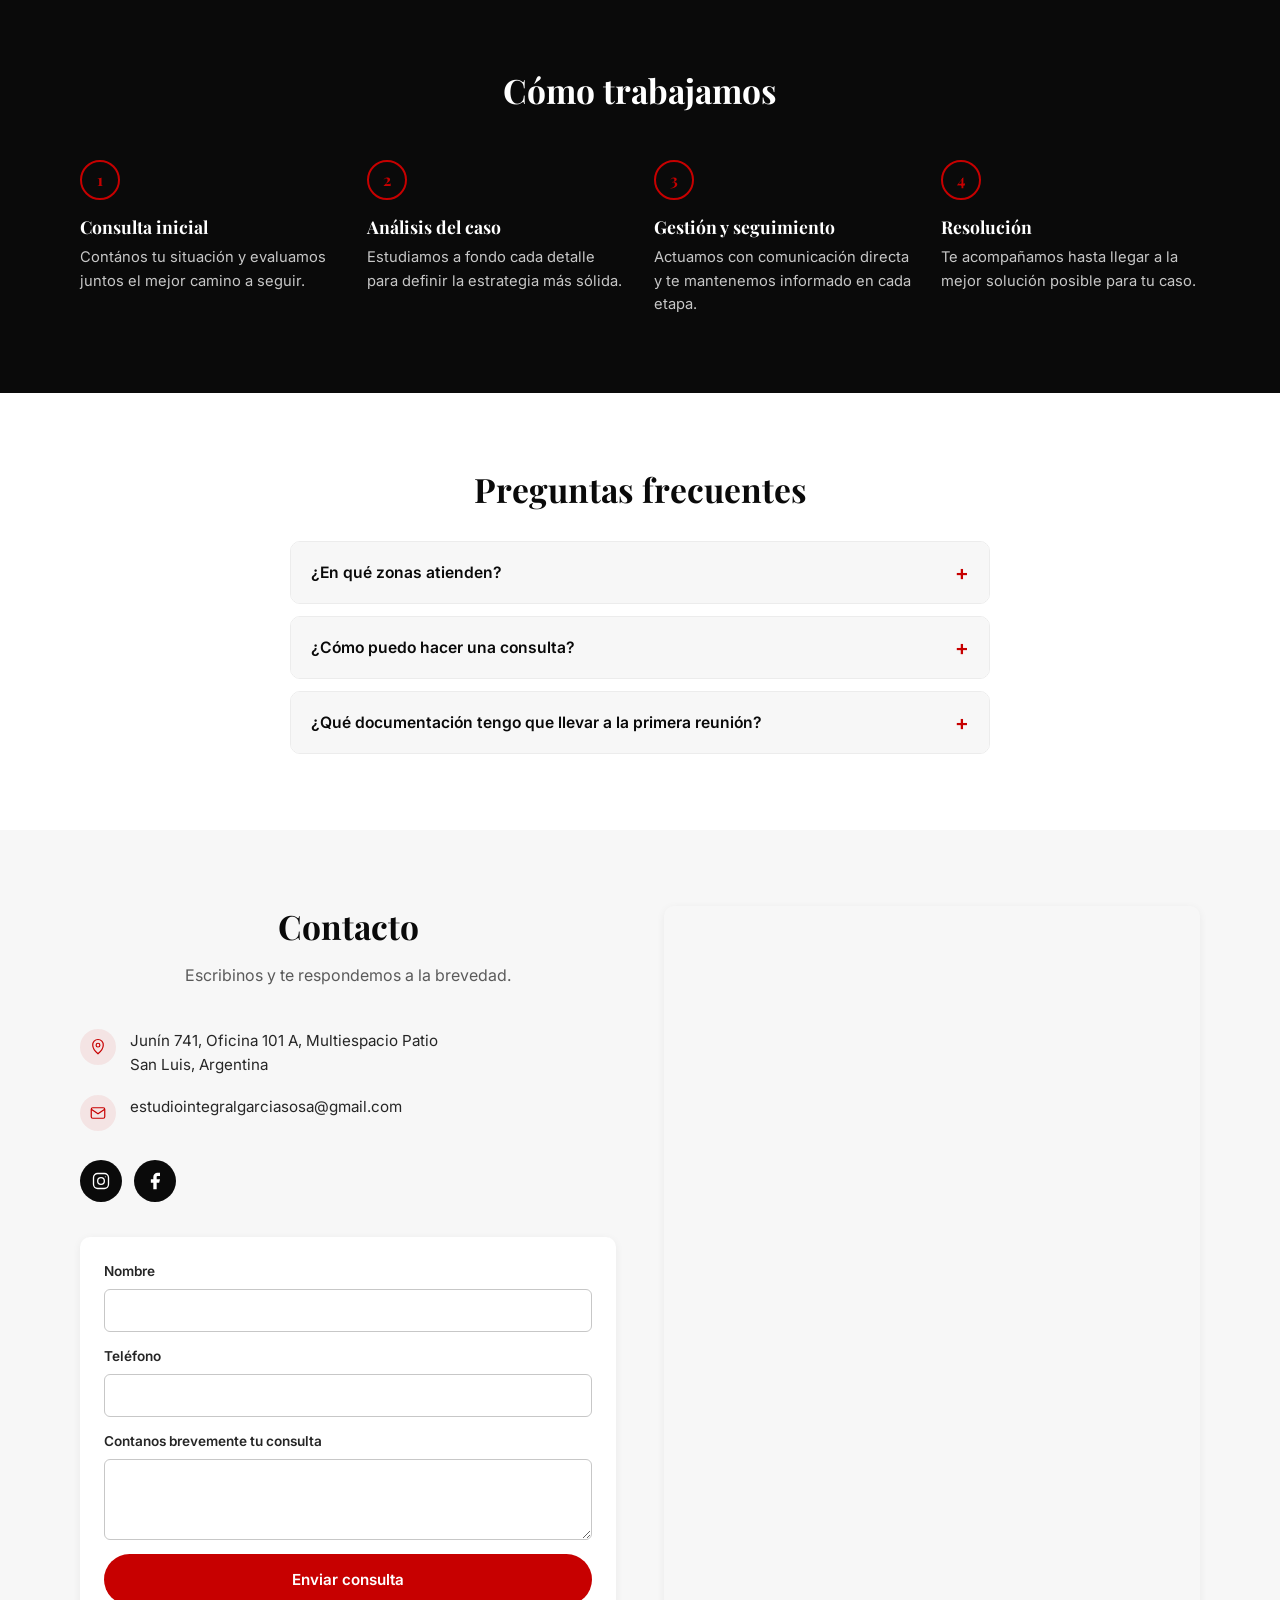
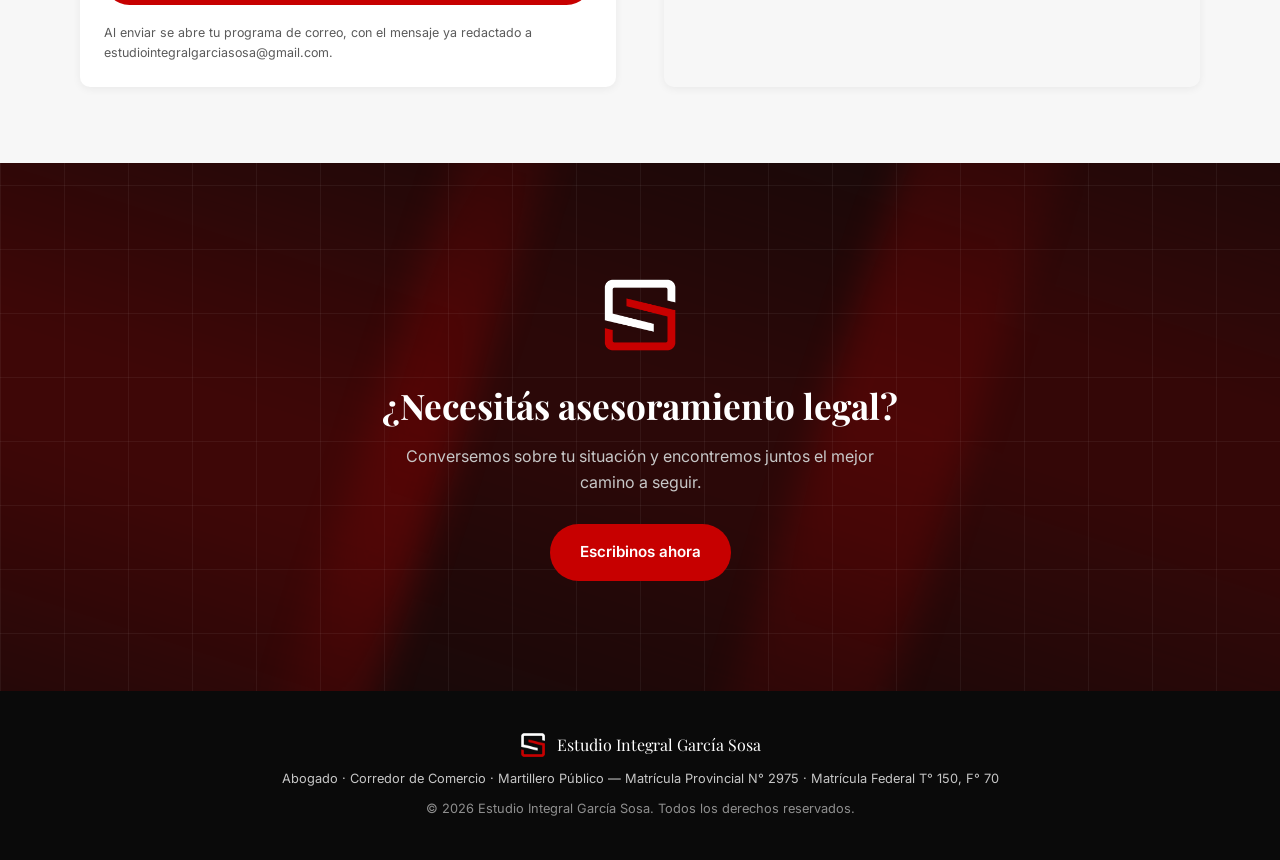
==== commit 257441a6: "Remove FAQ cost question, add Novedades subpage - Drop "¿La primera consulta tiene costo?" from the " ====
--- a/index.html
+++ b/index.html
@@ -30,6 +30,7 @@
       <a href="#estudio">Sobre el estudio</a>
       <a href="#proceso">Cómo trabajamos</a>
       <a href="#faq">Preguntas frecuentes</a>
+      <a href="novedades.html">Novedades</a>
       <a href="#contacto">Contacto</a>
     </nav>
 
@@ -188,16 +189,6 @@
       <div class="faq-list">
         <div class="faq-item">
           <button class="faq-question" aria-expanded="false">
-            <span>¿La primera consulta tiene costo?</span>
-            <span class="faq-plus" aria-hidden="true">+</span>
-          </button>
-          <div class="faq-answer">
-            <p>Contanos tu situación y te confirmamos las condiciones de la consulta inicial sin compromiso.</p>
-          </div>
-        </div>
-
-        <div class="faq-item">
-          <button class="faq-question" aria-expanded="false">
             <span>¿En qué zonas atienden?</span>
             <span class="faq-plus" aria-hidden="true">+</span>
           </button>
--- a/css/styles.css
+++ b/css/styles.css
@@ -87,6 +87,7 @@
   backdrop-filter: blur(6px);
   border-bottom: 1px solid var(--color-gray-100);
 }
+.site-header .container { max-width: 1320px; }
 .header-inner {
   display: flex;
   align-items: center;
@@ -112,11 +113,12 @@
 
 .main-nav {
   display: flex;
-  gap: 28px;
+  gap: 16px;
   flex-wrap: wrap;
 }
 .main-nav a {
-  font-size: .92rem;
+  font-size: .87rem;
+  white-space: nowrap;
   font-weight: 500;
   color: var(--color-gray-800);
   position: relative;
@@ -177,6 +179,61 @@
   text-transform: uppercase;
   color: var(--color-gray-300);
   margin: 0;
+}
+
+/* ===== Page hero (subpáginas) ===== */
+.page-hero {
+  background: var(--color-black);
+  color: var(--color-white);
+  padding: 70px 0 50px;
+  text-align: center;
+}
+.page-hero h1 { color: var(--color-white); font-size: clamp(2rem, 4.5vw, 2.6rem); }
+.page-hero .hero-lead { margin-bottom: 0; }
+
+/* ===== Novedades ===== */
+.news-grid {
+  display: grid;
+  grid-template-columns: repeat(auto-fit, minmax(280px, 1fr));
+  gap: 24px;
+  margin-top: 2.5em;
+}
+.news-card {
+  background: var(--color-white);
+  border: 1px solid var(--color-gray-100);
+  border-radius: var(--radius);
+  box-shadow: var(--shadow-sm);
+  padding: 26px;
+  display: flex;
+  flex-direction: column;
+}
+.news-tag {
+  align-self: flex-start;
+  background: rgba(199,0,0,.08);
+  color: var(--color-red);
+  font-size: .75rem;
+  font-weight: 700;
+  text-transform: uppercase;
+  letter-spacing: .03em;
+  padding: 4px 12px;
+  border-radius: 999px;
+  margin-bottom: 14px;
+}
+.news-date {
+  font-size: .8rem;
+  color: var(--color-gray-600);
+  margin-bottom: 10px;
+}
+.news-card h2 {
+  font-size: 1.15rem;
+  margin-bottom: .5em;
+}
+.news-card p { color: var(--color-gray-600); font-size: .93rem; margin: 0; }
+.news-note {
+  text-align: center;
+  color: var(--color-gray-600);
+  font-size: .85rem;
+  margin-top: 2.5em;
 }
 
 /* ===== Credential strip ===== */
@@ -385,7 +442,7 @@
   display: grid;
   grid-template-columns: 1fr 1fr;
   gap: 48px;
-  align-items: start;
+  align-items: stretch;
 }
 .contact-details { display: flex; flex-direction: column; gap: 18px; margin-bottom: 1.8em; }
 .contact-details li { display: flex; align-items: flex-start; gap: 14px; font-size: .95rem; }
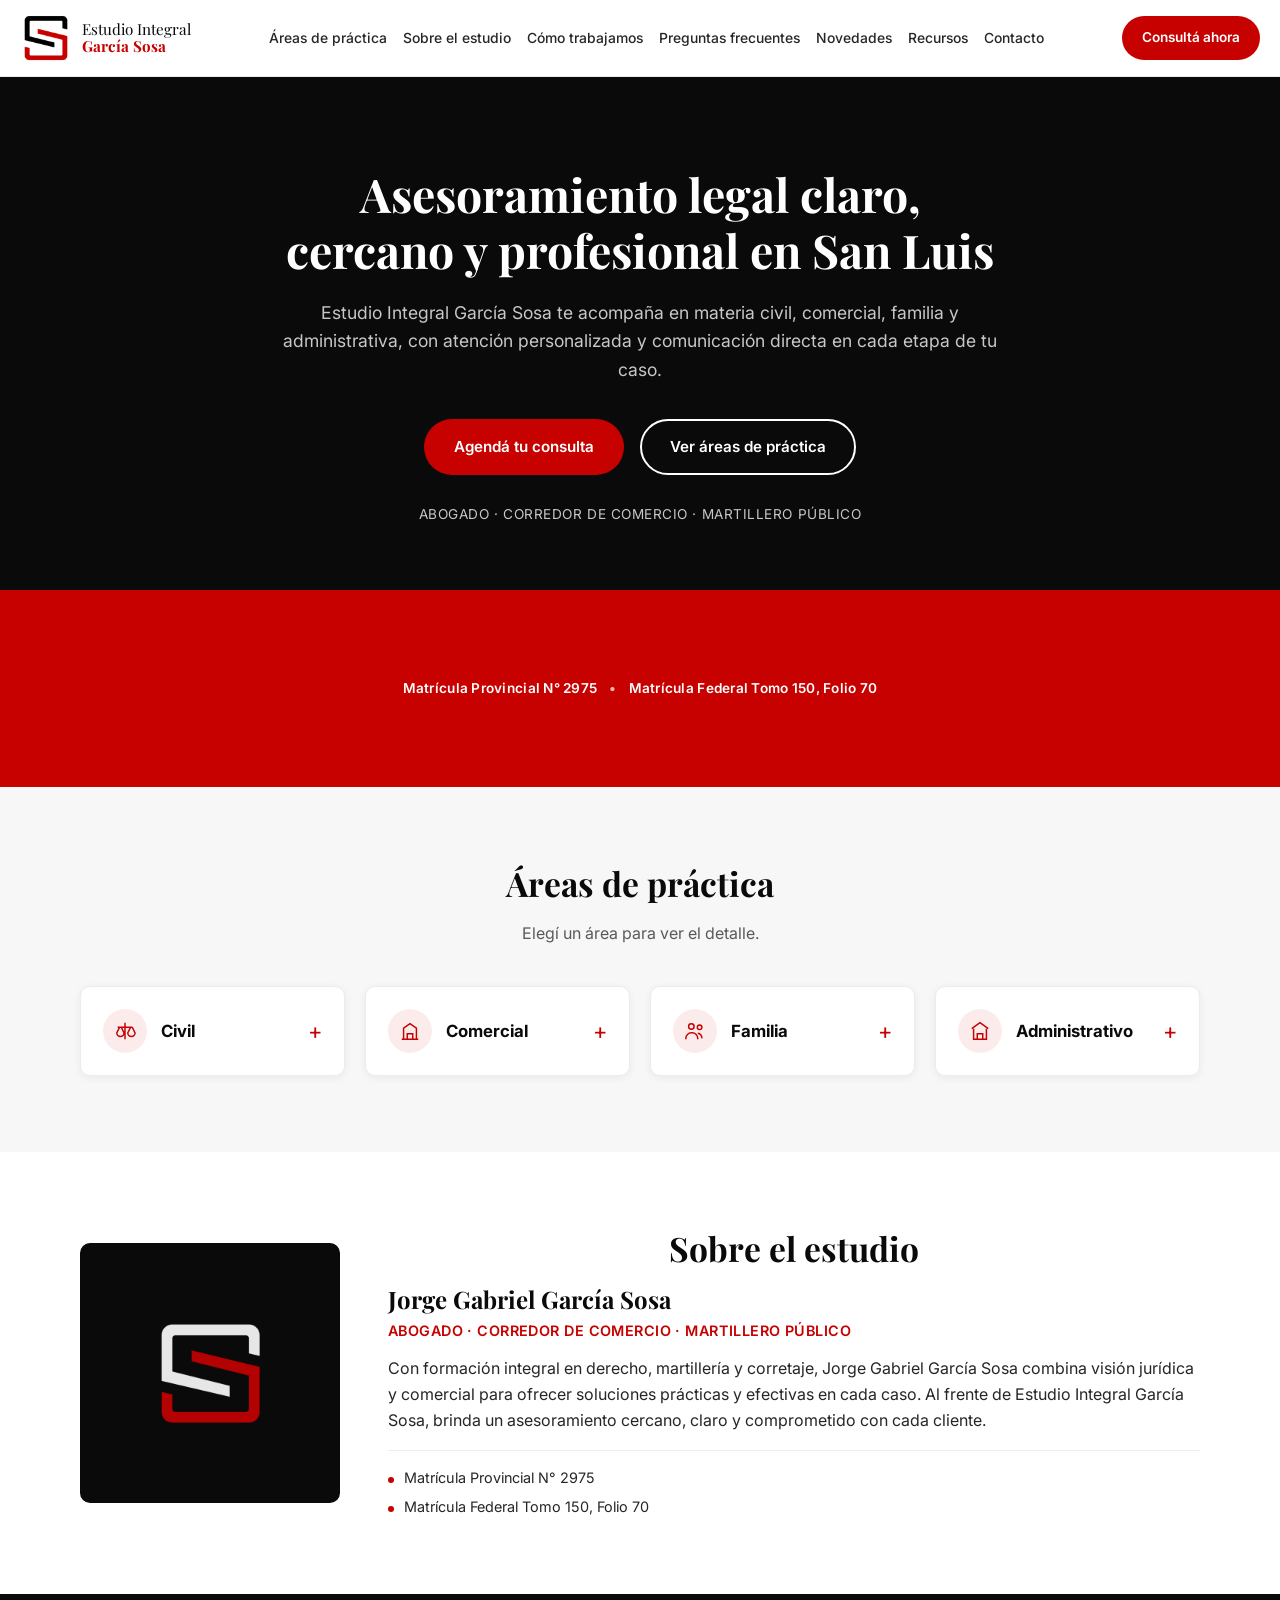
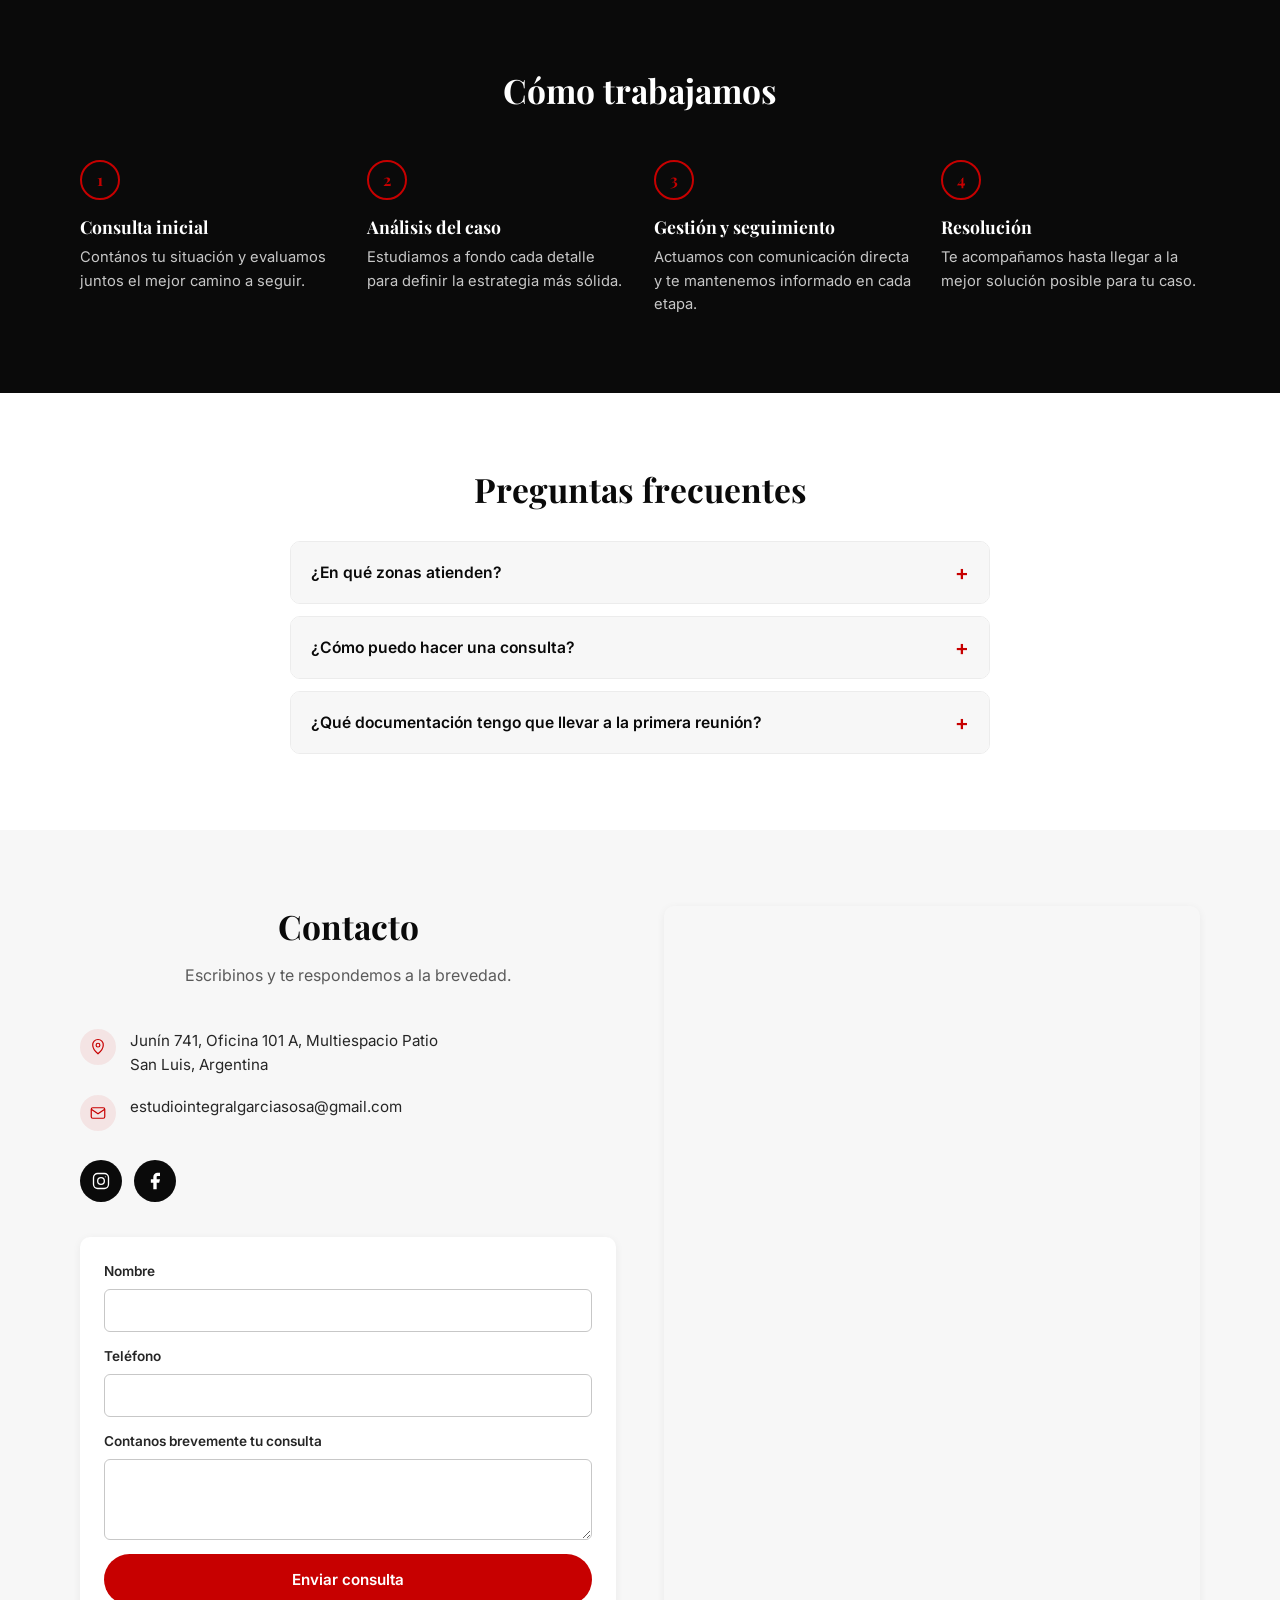
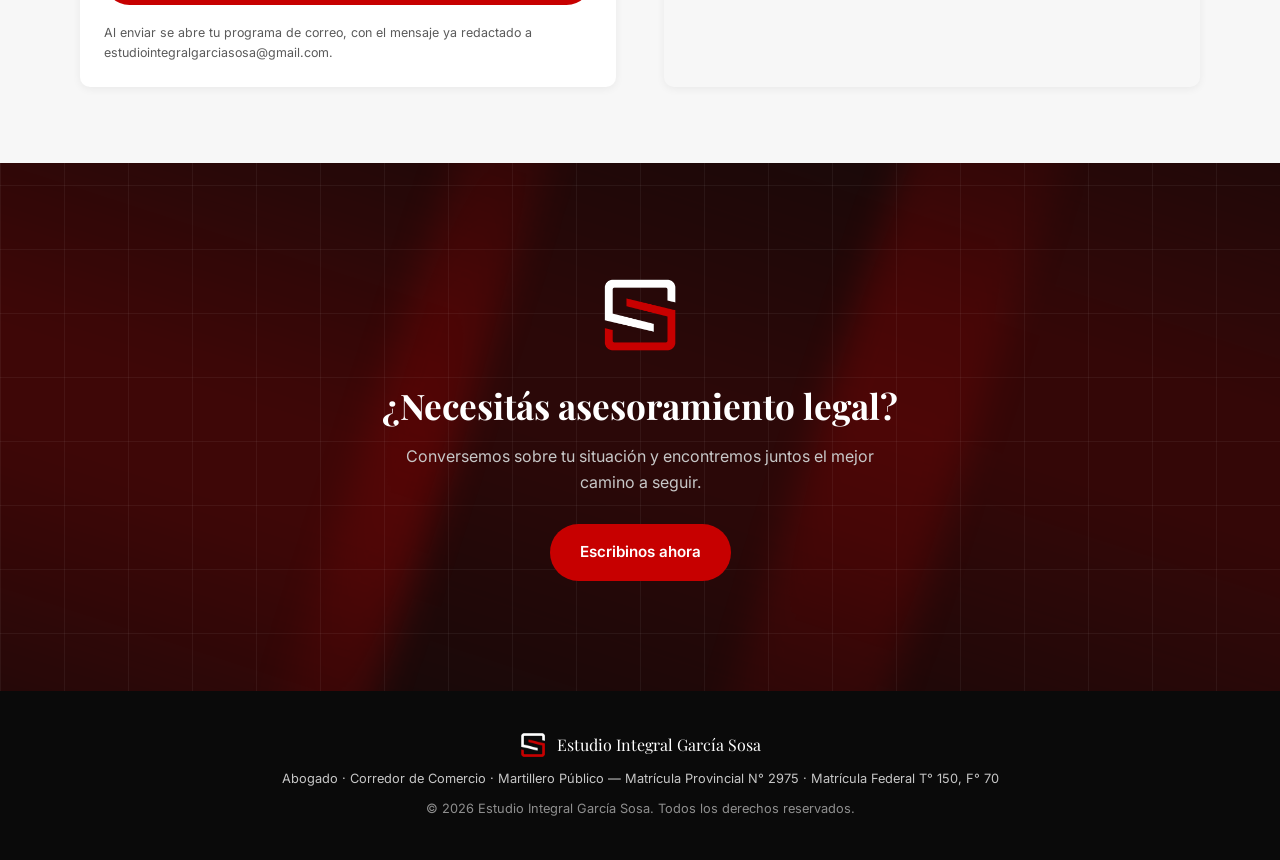
==== commit 0368a625: "Add Recursos subpage: calculators and daily reference data New recursos.html, linked from the nav on" ====
--- a/index.html
+++ b/index.html
@@ -31,6 +31,7 @@
       <a href="#proceso">Cómo trabajamos</a>
       <a href="#faq">Preguntas frecuentes</a>
       <a href="novedades.html">Novedades</a>
+      <a href="recursos.html">Recursos</a>
       <a href="#contacto">Contacto</a>
     </nav>
 
--- a/css/styles.css
+++ b/css/styles.css
@@ -640,3 +640,120 @@
   .hero { padding: 70px 0 48px; }
   .brand-name { font-size: .85rem; }
 }
+
+/* ===== Recursos: datos de referencia ===== */
+.ref-data { background: var(--color-gray-50); }
+.ref-grid {
+  display: grid;
+  grid-template-columns: repeat(auto-fit, minmax(240px, 1fr));
+  gap: 20px;
+  margin-top: 2.5em;
+}
+.ref-card {
+  background: var(--color-white);
+  border: 1px solid var(--color-gray-100);
+  border-radius: var(--radius);
+  box-shadow: var(--shadow-sm);
+  padding: 24px;
+  display: flex;
+  flex-direction: column;
+  gap: 6px;
+}
+.ref-label {
+  font-size: .78rem;
+  font-weight: 700;
+  text-transform: uppercase;
+  letter-spacing: .03em;
+  color: var(--color-red);
+}
+.ref-value {
+  font-family: var(--font-serif);
+  font-size: 1.3rem;
+  font-weight: 700;
+  color: var(--color-black);
+}
+.ref-sub { font-size: .82rem; color: var(--color-gray-600); }
+.ref-source {
+  font-size: .82rem;
+  color: var(--color-gray-800);
+  text-decoration: underline;
+  margin-top: 6px;
+}
+.ref-source:hover { color: var(--color-red); }
+.ref-note {
+  text-align: center;
+  color: var(--color-gray-600);
+  font-size: .82rem;
+  max-width: 640px;
+  margin: 2.2em auto 0;
+}
+
+/* ===== Recursos: calculadoras ===== */
+.calculator-alt { background: var(--color-gray-50); }
+.calc-form {
+  max-width: 640px;
+  margin: 2.5em auto 0;
+  background: var(--color-white);
+  border: 1px solid var(--color-gray-100);
+  border-radius: var(--radius);
+  box-shadow: var(--shadow-sm);
+  padding: 28px;
+}
+.calc-fields {
+  display: grid;
+  grid-template-columns: repeat(auto-fit, minmax(200px, 1fr));
+  gap: 18px;
+  margin-bottom: 20px;
+}
+.calc-fields label {
+  display: flex;
+  flex-direction: column;
+  gap: 6px;
+  font-size: .85rem;
+  font-weight: 600;
+  color: var(--color-gray-800);
+}
+.calc-fields input {
+  font-family: inherit;
+  font-size: .95rem;
+  padding: 11px 13px;
+  border: 1px solid var(--color-gray-300);
+  border-radius: 6px;
+}
+.calc-fields input:focus { outline: none; border-color: var(--color-red); }
+
+.calc-result {
+  max-width: 640px;
+  margin: 24px auto 0;
+  background: var(--color-black);
+  color: var(--color-white);
+  border-radius: var(--radius);
+  padding: 26px 28px;
+  text-align: center;
+}
+.calc-result-label {
+  display: block;
+  font-size: .78rem;
+  text-transform: uppercase;
+  letter-spacing: .04em;
+  color: var(--color-gray-300);
+  margin-bottom: 8px;
+}
+.calc-result-value {
+  display: block;
+  font-family: var(--font-serif);
+  font-size: 1.5rem;
+  font-weight: 700;
+  color: var(--color-white);
+}
+.calc-result-total {
+  display: block;
+  font-size: .95rem;
+  color: var(--color-gray-300);
+  margin-top: 6px;
+}
+.calc-result-note {
+  font-size: .8rem;
+  color: var(--color-gray-300);
+  margin: 14px 0 0;
+}
